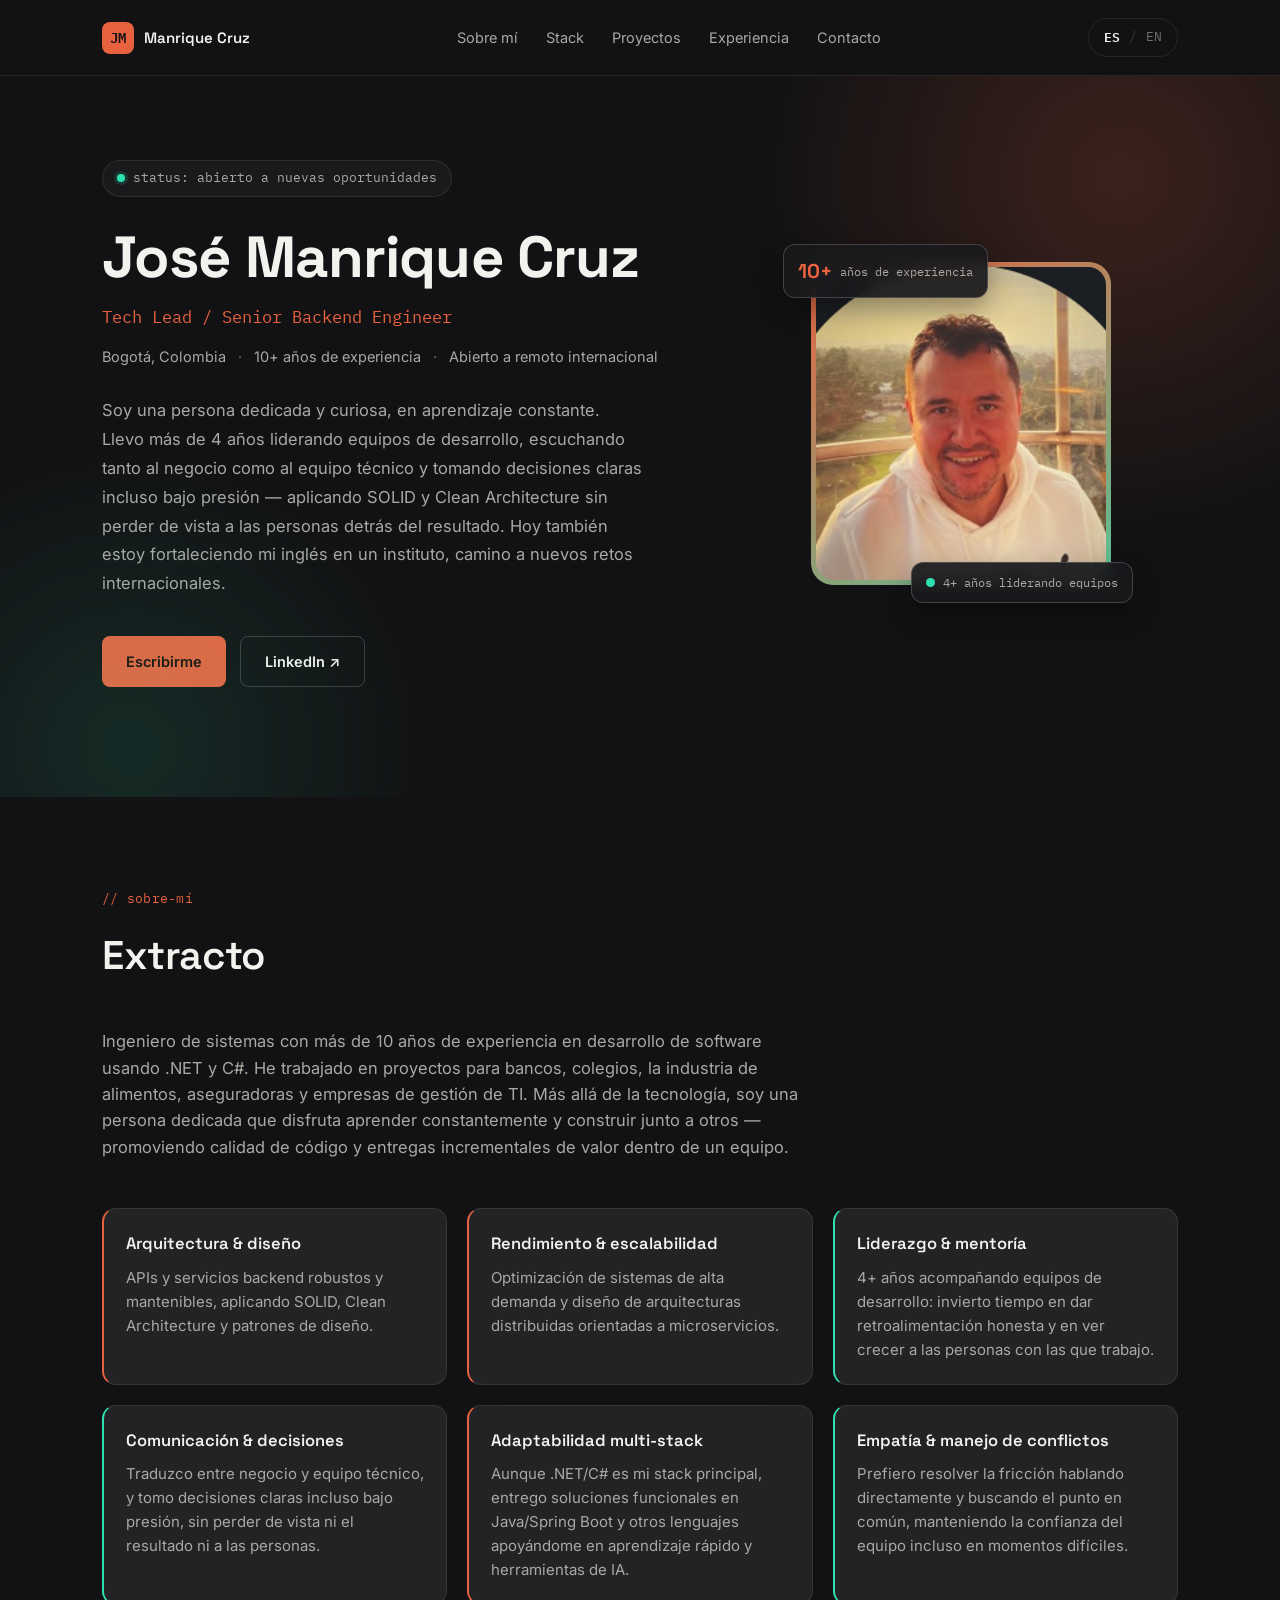
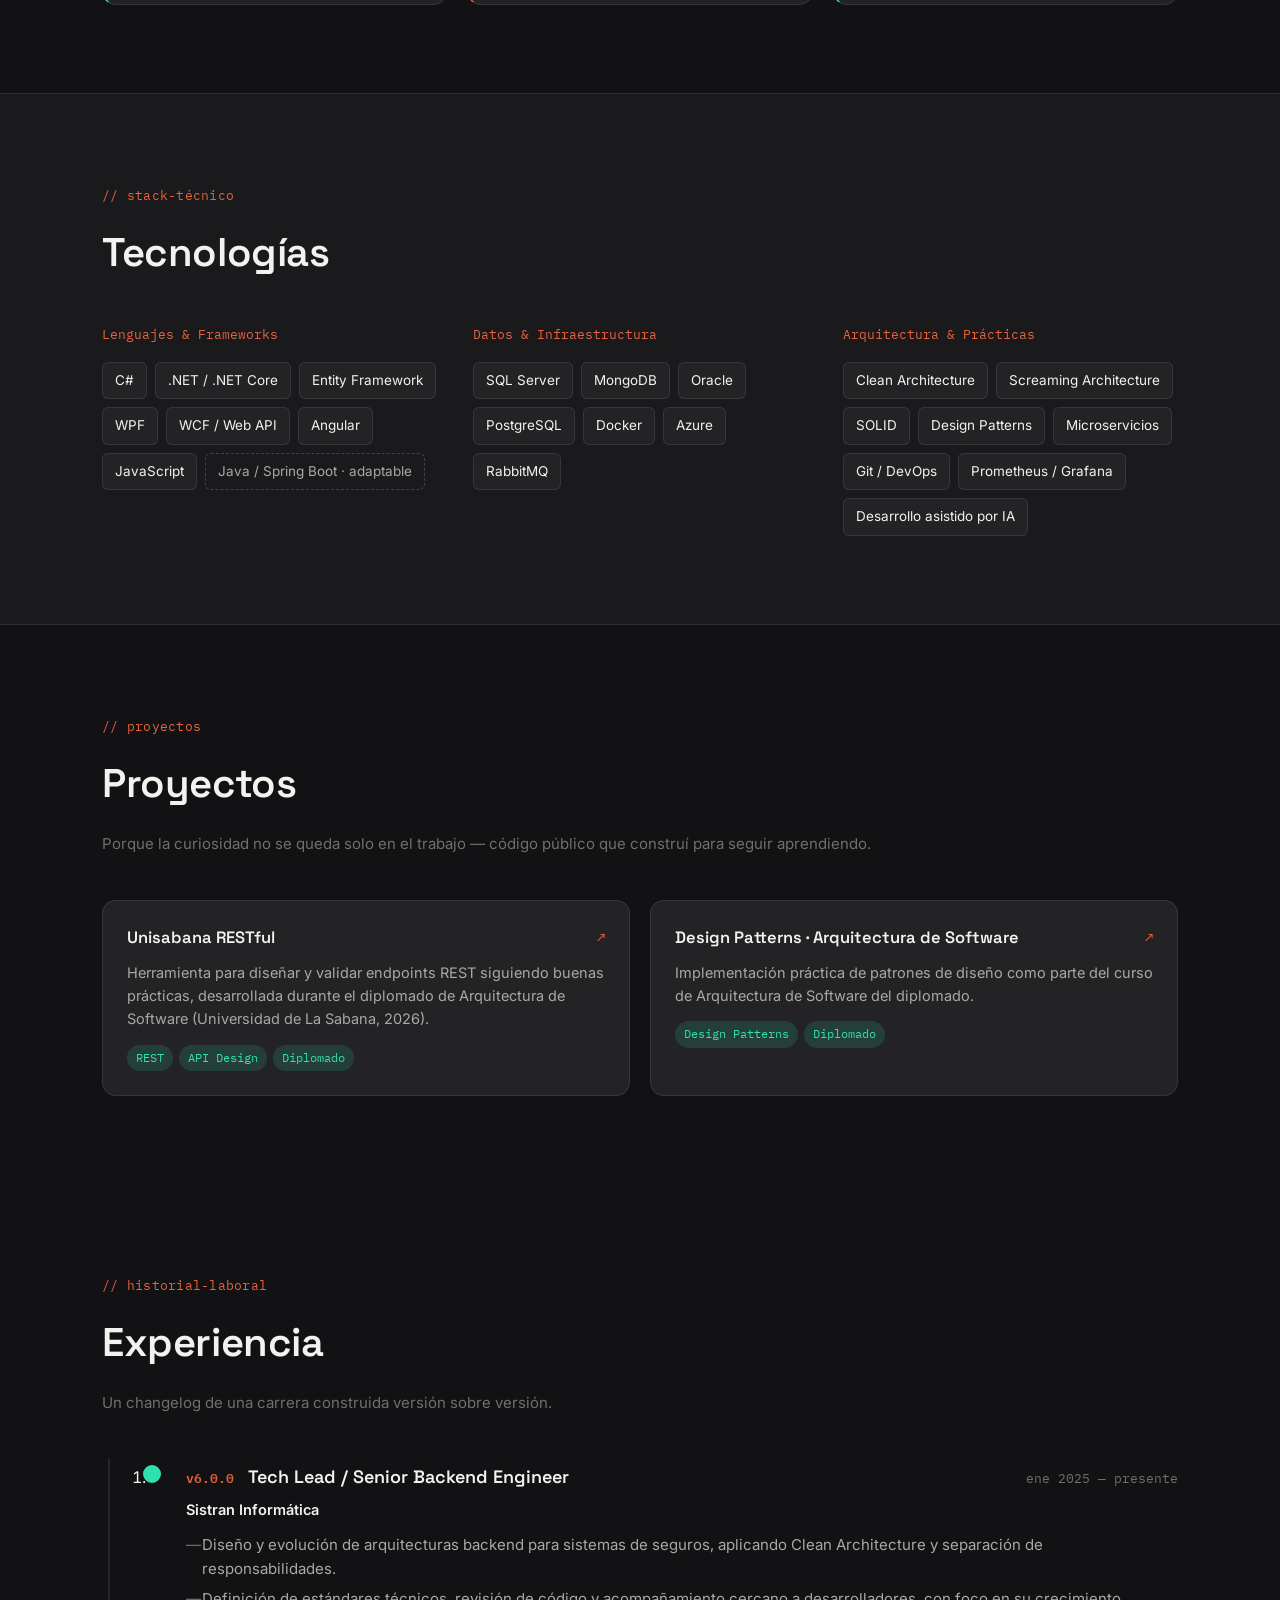
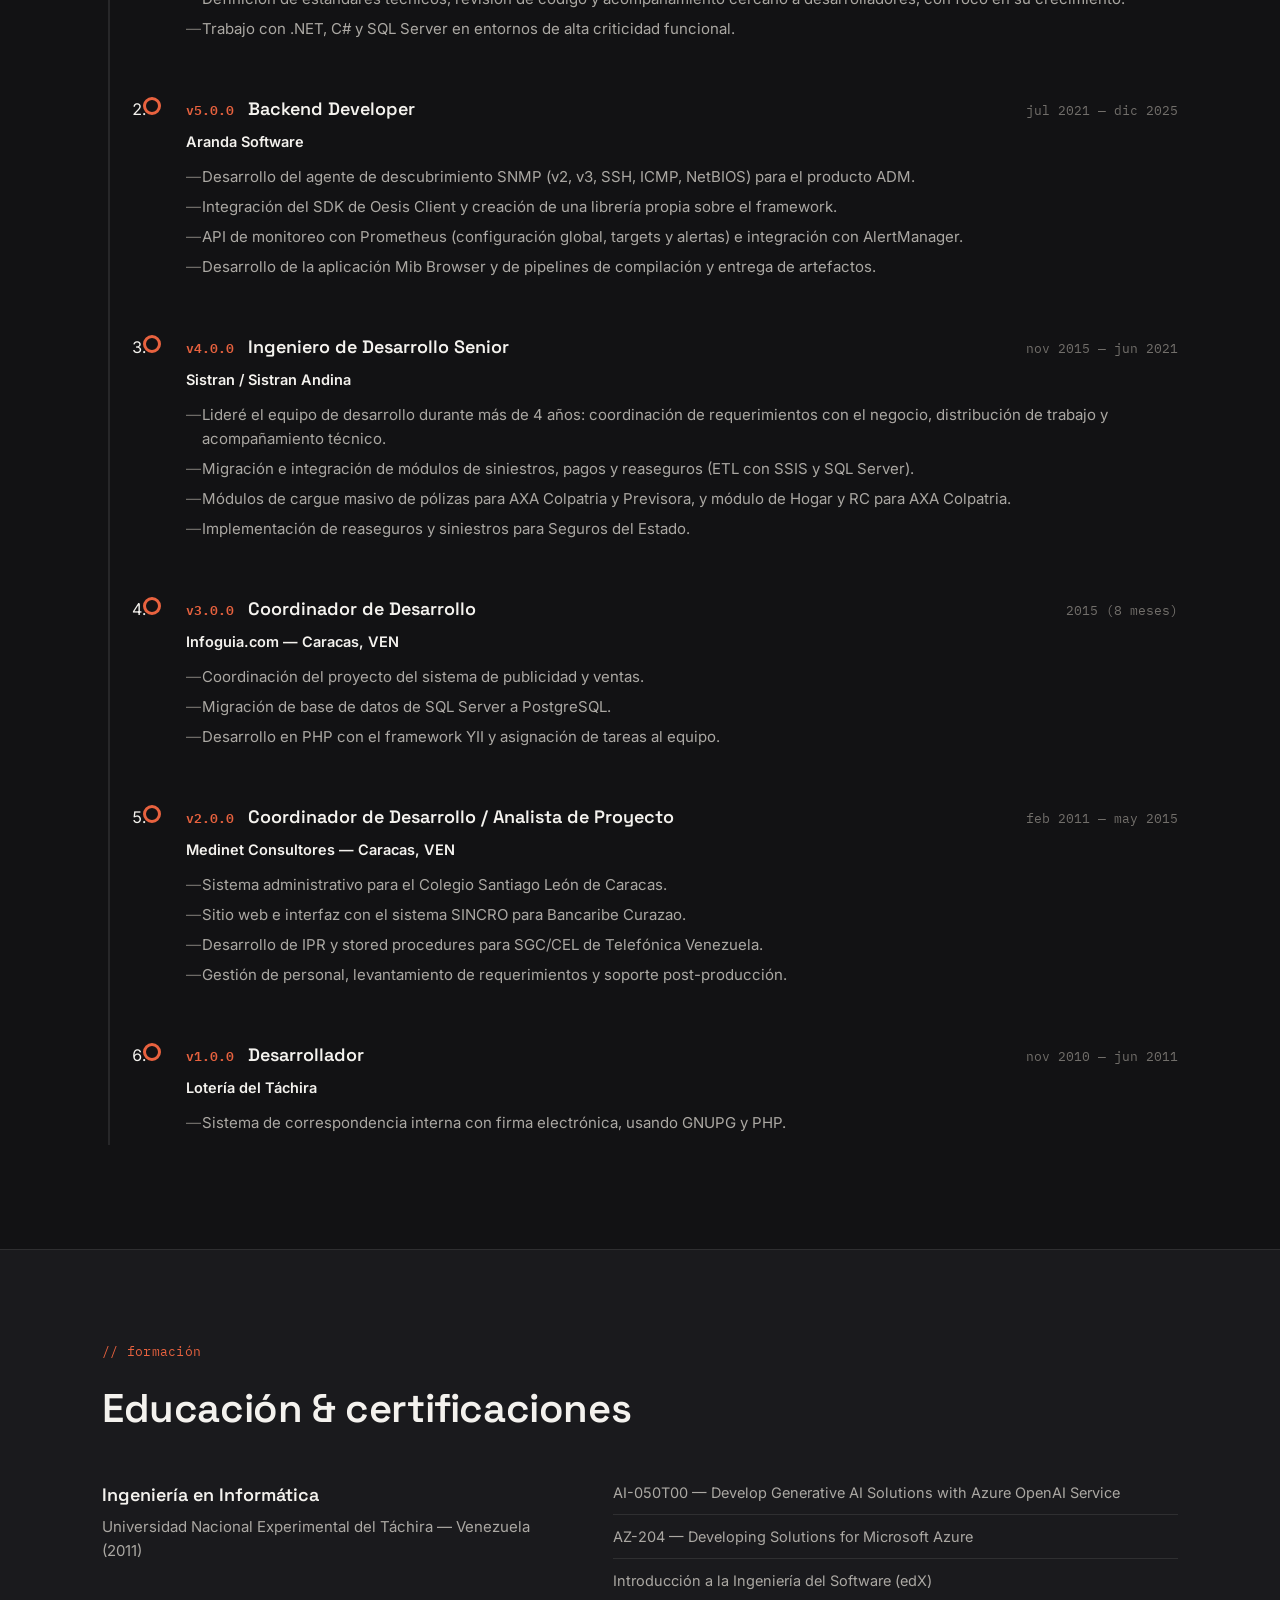
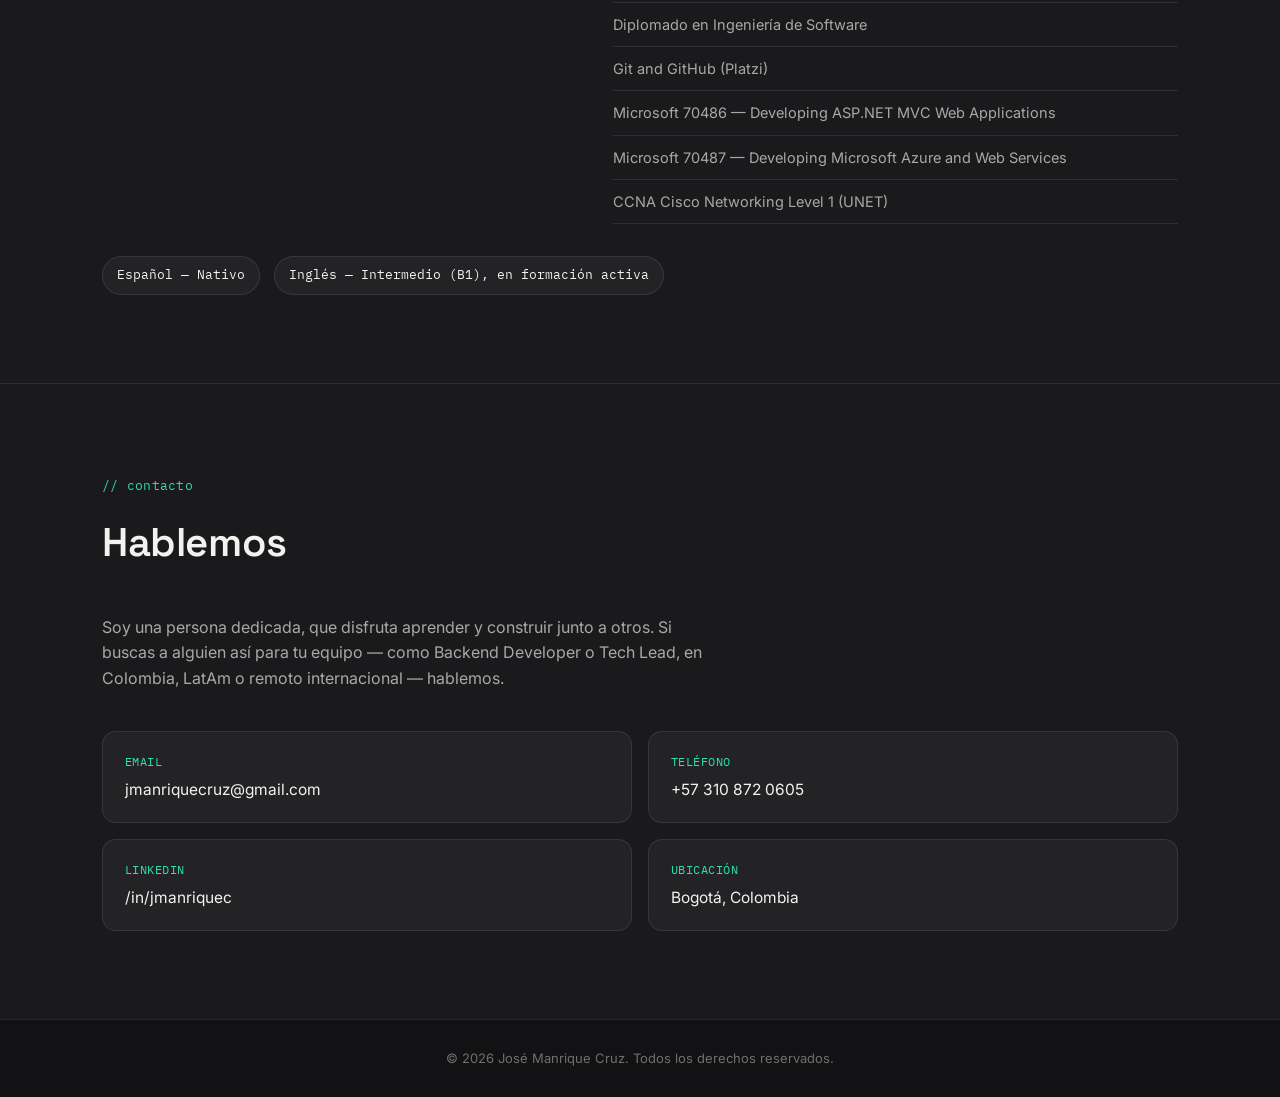
==== index.html @ e3a8c165 "Add files via upload feat: initial personal website setup" ====
<!DOCTYPE html>
<html lang="es">
<head>
<meta charset="UTF-8">
<meta name="viewport" content="width=device-width, initial-scale=1.0">
<title>José Manrique Cruz — Tech Lead / Senior Backend Engineer</title>
<meta name="description" content="José Manrique Cruz — Ingeniero de Sistemas, Tech Lead / Senior Backend Engineer especializado en .NET, C# y arquitecturas backend escalables.">
<link rel="preconnect" href="https://fonts.googleapis.com">
<link href="https://fonts.googleapis.com/css2?family=IBM+Plex+Mono:wght@400;500;600&family=Space+Grotesk:wght@500;600;700&family=Inter:wght@400;500;600;700&display=swap" rel="stylesheet">
<link rel="stylesheet" href="styles.css">
</head>
<body>

<!-- ============ NAV ============ -->
<header class="nav" id="nav">
  <div class="nav__inner">
    <a href="#top" class="nav__brand" aria-label="José Manrique Cruz">
      <span class="nav__brand-mark">JM</span>
      <span class="nav__brand-name">Manrique Cruz</span>
    </a>

    <nav class="nav__links" id="navLinks">
      <a href="#about" data-i18n="nav.about">Sobre mí</a>
      <a href="#stack" data-i18n="nav.stack">Stack</a>
      <a href="#projects" data-i18n="nav.projects">Proyectos</a>
      <a href="#experience" data-i18n="nav.experience">Experiencia</a>
      <a href="#contact" data-i18n="nav.contact">Contacto</a>
    </nav>

    <div class="nav__actions">
      <button class="lang-toggle" id="langToggle" type="button" aria-label="Cambiar idioma">
        <span class="lang-toggle__opt is-active" data-lang-opt="es">ES</span>
        <span class="lang-toggle__sep">/</span>
        <span class="lang-toggle__opt" data-lang-opt="en">EN</span>
      </button>
      <button class="nav__burger" id="navBurger" aria-label="Abrir menú" aria-expanded="false">
        <span></span><span></span><span></span>
      </button>
    </div>
  </div>
</header>

<main id="top">

  <!-- ============ HERO ============ -->
  <section class="hero" id="hero">
    <div class="hero__inner">
      <div class="hero__text">
        <p class="terminal">
          <span class="terminal__dot" aria-hidden="true"></span>
          <span data-i18n="hero.status">status: abierto a nuevas oportunidades</span>
        </p>

        <h1 class="hero__name">José Manrique Cruz</h1>
        <p class="hero__role" data-i18n="hero.role">Tech Lead / Senior Backend Engineer</p>

        <p class="hero__meta">
          <span data-i18n="hero.location">Bogotá, Colombia</span>
          <span class="hero__meta-sep">·</span>
          <span data-i18n="hero.exp">10+ años de experiencia</span>
          <span class="hero__meta-sep">·</span>
          <span data-i18n="hero.remote">Abierto a remoto internacional</span>
        </p>

        <p class="hero__pitch" data-i18n="hero.pitch">
          Soy una persona dedicada y curiosa, en aprendizaje constante. Llevo más de 4 años liderando
          equipos de desarrollo, escuchando tanto al negocio como al equipo técnico y tomando decisiones
          claras incluso bajo presión — aplicando SOLID y Clean Architecture sin perder de vista a las
          personas detrás del resultado. Hoy también estoy fortaleciendo mi inglés en un instituto,
          camino a nuevos retos internacionales.
        </p>

        <div class="hero__cta">
          <a class="btn btn--primary" href="mailto:jmanriquecruz@gmail.com" data-i18n="hero.ctaEmail">Escribirme</a>
          <a class="btn btn--ghost" href="https://www.linkedin.com/in/jmanriquec" target="_blank" rel="noopener">LinkedIn ↗</a>
        </div>
      </div>

      <div class="hero__photo-wrap">
        <div class="hero__photo-frame">
          <img class="hero__photo" src="photo.jpeg" alt="Foto de José Manrique Cruz">

          <div class="floatbadge floatbadge--top">
            <span class="floatbadge__value">10+</span>
            <span class="floatbadge__label" data-i18n="badge.years">años de experiencia</span>
          </div>

          <div class="floatbadge floatbadge--bottom">
            <span class="floatbadge__dot" aria-hidden="true"></span>
            <span class="floatbadge__label" data-i18n="badge.leading">4+ años liderando equipos</span>
          </div>
        </div>
      </div>
    </div>
  </section>

  <!-- ============ ABOUT / STRENGTHS ============ -->
  <section class="section" id="about">
    <div class="section__inner">
      <p class="eyebrow" data-i18n="about.eyebrow">// sobre-mí</p>
      <h2 class="section__title" data-i18n="about.title">Extracto</h2>
      <p class="about__text" data-i18n="about.text">
        Ingeniero de sistemas con más de 10 años de experiencia en desarrollo de software usando .NET
        y C#. He trabajado en proyectos para bancos, colegios, la industria de alimentos, aseguradoras
        y empresas de gestión de TI. Más allá de la tecnología, soy una persona dedicada que disfruta
        aprender constantemente y construir junto a otros — promoviendo calidad de código y entregas
        incrementales de valor dentro de un equipo.
      </p>

      <div class="strengths">
        <div class="strength">
          <p class="strength__title" data-i18n="about.s1t">Arquitectura &amp; diseño</p>
          <p class="strength__desc" data-i18n="about.s1d">APIs y servicios backend robustos y mantenibles, aplicando SOLID, Clean Architecture y patrones de diseño.</p>
        </div>
        <div class="strength">
          <p class="strength__title" data-i18n="about.s2t">Rendimiento &amp; escalabilidad</p>
          <p class="strength__desc" data-i18n="about.s2d">Optimización de sistemas de alta demanda y diseño de arquitecturas distribuidas orientadas a microservicios.</p>
        </div>
        <div class="strength strength--soft">
          <p class="strength__title" data-i18n="about.s3t">Liderazgo &amp; mentoría</p>
          <p class="strength__desc" data-i18n="about.s3d">4+ años acompañando equipos de desarrollo: invierto tiempo en dar retroalimentación honesta y en ver crecer a las personas con las que trabajo.</p>
        </div>
        <div class="strength strength--soft">
          <p class="strength__title" data-i18n="about.s4t">Comunicación &amp; decisiones</p>
          <p class="strength__desc" data-i18n="about.s4d">Traduzco entre negocio y equipo técnico, y tomo decisiones claras incluso bajo presión, sin perder de vista ni el resultado ni a las personas.</p>
        </div>
        <div class="strength">
          <p class="strength__title" data-i18n="about.s5t">Adaptabilidad multi-stack</p>
          <p class="strength__desc" data-i18n="about.s5d">Aunque .NET/C# es mi stack principal, entrego soluciones funcionales en Java/Spring Boot y otros lenguajes apoyándome en aprendizaje rápido y herramientas de IA.</p>
        </div>
        <div class="strength strength--soft">
          <p class="strength__title" data-i18n="about.s6t">Empatía &amp; manejo de conflictos</p>
          <p class="strength__desc" data-i18n="about.s6d">Prefiero resolver la fricción hablando directamente y buscando el punto en común, manteniendo la confianza del equipo incluso en momentos difíciles.</p>
        </div>
      </div>
    </div>
  </section>

  <!-- ============ STACK ============ -->
  <section class="section section--tint" id="stack">
    <div class="section__inner">
      <p class="eyebrow" data-i18n="stack.eyebrow">// stack-técnico</p>
      <h2 class="section__title" data-i18n="stack.title">Tecnologías</h2>

      <div class="stackgrid">
        <div class="stackgroup">
          <p class="stackgroup__title" data-i18n="stack.g1">Lenguajes &amp; Frameworks</p>
          <ul class="tags">
            <li>C#</li><li>.NET / .NET Core</li><li>Entity Framework</li><li>WPF</li>
            <li>WCF / Web API</li><li>Angular</li><li>JavaScript</li>
            <li class="tag--secondary" data-i18n="stack.java">Java / Spring Boot · adaptable</li>
          </ul>
        </div>
        <div class="stackgroup">
          <p class="stackgroup__title" data-i18n="stack.g2">Datos &amp; Infraestructura</p>
          <ul class="tags">
            <li>SQL Server</li><li>MongoDB</li><li>Oracle</li><li>PostgreSQL</li>
            <li>Docker</li><li>Azure</li><li>RabbitMQ</li>
          </ul>
        </div>
        <div class="stackgroup">
          <p class="stackgroup__title" data-i18n="stack.g3">Arquitectura &amp; Prácticas</p>
          <ul class="tags">
            <li>Clean Architecture</li><li>Screaming Architecture</li><li>SOLID</li><li>Design Patterns</li>
            <li>Microservicios</li><li>Git / DevOps</li><li>Prometheus / Grafana</li>
            <li data-i18n="stack.ai">Desarrollo asistido por IA</li>
          </ul>
        </div>
      </div>
    </div>
  </section>

  <!-- ============ PROJECTS ============ -->
  <section class="section" id="projects">
    <div class="section__inner">
      <p class="eyebrow" data-i18n="projects.eyebrow">// proyectos</p>
      <h2 class="section__title" data-i18n="projects.title">Proyectos</h2>
      <p class="exp__subtitle" data-i18n="projects.subtitle">Porque la curiosidad no se queda solo en el trabajo — código público que construí para seguir aprendiendo.</p>

      <div class="projects" id="projects-grid"></div>
    </div>
  </section>

  <!-- ============ EXPERIENCE (changelog style) ============ -->
  <section class="section" id="experience">
    <div class="section__inner">
      <p class="eyebrow" data-i18n="exp.eyebrow">// historial-laboral</p>
      <h2 class="section__title" data-i18n="exp.title">Experiencia</h2>
      <p class="exp__subtitle" data-i18n="exp.subtitle">Un changelog de una carrera construida versión sobre versión.</p>

      <ol class="changelog" id="changelog">
        <!-- items injected by content.js for i18n consistency, see role list below (fallback static ES markup) -->
      </ol>
    </div>
  </section>

  <!-- ============ EDUCATION / CERTS ============ -->
  <section class="section section--tint" id="education">
    <div class="section__inner">
      <p class="eyebrow" data-i18n="edu.eyebrow">// formación</p>
      <h2 class="section__title" data-i18n="edu.title">Educación &amp; certificaciones</h2>

      <div class="edugrid">
        <div class="edu">
          <p class="edu__degree" data-i18n="edu.degree">Ingeniería en Informática</p>
          <p class="edu__school">Universidad Nacional Experimental del Táchira — Venezuela (2011)</p>
        </div>

        <ul class="certs">
          <li>AI-050T00 — Develop Generative AI Solutions with Azure OpenAI Service</li>
          <li>AZ-204 — Developing Solutions for Microsoft Azure</li>
          <li data-i18n="edu.c3">Introducción a la Ingeniería del Software (edX)</li>
          <li data-i18n="edu.c4">Diplomado en Ingeniería de Software</li>
          <li>Git and GitHub (Platzi)</li>
          <li>Microsoft 70486 — Developing ASP.NET MVC Web Applications</li>
          <li>Microsoft 70487 — Developing Microsoft Azure and Web Services</li>
          <li data-i18n="edu.c8">CCNA Cisco Networking Level 1 (UNET)</li>
        </ul>
      </div>

      <div class="langs">
        <span class="langs__item" data-i18n="edu.langEs">Español — Nativo</span>
        <span class="langs__item" data-i18n="edu.langEn">Inglés — Intermedio (B1), en formación activa</span>
      </div>
    </div>
  </section>

  <!-- ============ CONTACT ============ -->
  <section class="section contact" id="contact">
    <div class="section__inner contact__inner">
      <p class="eyebrow" data-i18n="contact.eyebrow">// contacto</p>
      <h2 class="section__title" data-i18n="contact.title">Hablemos</h2>
      <p class="contact__text" data-i18n="contact.text">
        Soy una persona dedicada, que disfruta aprender y construir junto a otros. Si buscas a alguien
        así para tu equipo — como Backend Developer o Tech Lead, en Colombia, LatAm o remoto
        internacional — hablemos.
      </p>

      <div class="contact__grid">
        <a class="contact__card" href="mailto:jmanriquecruz@gmail.com">
          <span class="contact__label" data-i18n="contact.email">Email</span>
          <span class="contact__value">jmanriquecruz@gmail.com</span>
        </a>
        <a class="contact__card" href="tel:+573108720605">
          <span class="contact__label" data-i18n="contact.phone">Teléfono</span>
          <span class="contact__value">+57 310 872 0605</span>
        </a>
        <a class="contact__card" href="https://www.linkedin.com/in/jmanriquec" target="_blank" rel="noopener">
          <span class="contact__label">LinkedIn</span>
          <span class="contact__value">/in/jmanriquec</span>
        </a>
        <div class="contact__card contact__card--static">
          <span class="contact__label" data-i18n="contact.location">Ubicación</span>
          <span class="contact__value">Bogotá, Colombia</span>
        </div>
      </div>
    </div>
  </section>

</main>

<footer class="footer">
  <p>&copy; <span id="year"></span> José Manrique Cruz. <span data-i18n="footer.rights">Todos los derechos reservados.</span></p>
</footer>

<script src="i18n.js"></script>
<script src="content.js"></script>
<script src="app.js"></script>
</body>
</html>
---- styles.css ----
/* ==========================================================================
   DESIGN TOKENS
   ------------------------------------------------------------------------
   Tema oscuro continuo (sin bandas claras/oscuras alternadas). Coral como
   acento principal, turquesa reservado como firma puntual (status, dot,
   un detalle por sección como máximo).
   ========================================================================== */
:root {
  /* surfaces */
  --bg-0: #121214;   /* base de página */
  --bg-1: #1A1A1D;   /* paneles / bandas sutiles */
  --bg-2: #232326;   /* tarjetas */
  --bg-3: #2C2C30;   /* hover / elevado */

  /* borders */
  --line: rgba(255,255,255,0.09);
  --line-strong: rgba(255,255,255,0.18);

  /* text */
  --ink: #F4F2EE;
  --ink-dim: #ABA8A3;
  --ink-faint: #726F6B;

  /* accent */
  --coral: #E8623F;
  --coral-soft: rgba(232,98,63,0.14);
  --coral-line: rgba(232,98,63,0.35);
  --teal: #2FE0B0;
  --teal-soft: rgba(47,224,176,0.14);

  /* type */
  --font-display: 'Space Grotesk', 'IBM Plex Sans', sans-serif;
  --font-body: 'Inter', 'IBM Plex Sans', sans-serif;
  --font-mono: 'IBM Plex Mono', ui-monospace, monospace;

  /* layout */
  --maxw: 1140px;
  --radius: 14px;
  --radius-sm: 8px;
  --nav-h: 76px;
}

/* ==========================================================================
   RESET
   ========================================================================== */
* { box-sizing: border-box; }
html { scroll-behavior: smooth; }
body {
  margin: 0;
  background: var(--bg-0);
  color: var(--ink);
  font-family: var(--font-body);
  font-size: 16px;
  line-height: 1.6;
  -webkit-font-smoothing: antialiased;
}
img { max-width: 100%; display: block; }
a { color: inherit; text-decoration: none; }
ul { list-style: none; margin: 0; padding: 0; }
h1, h2, h3, p { margin: 0; }
button { font: inherit; background: none; border: none; cursor: pointer; }

:focus-visible { outline: 2px solid var(--teal); outline-offset: 3px; }

@media (prefers-reduced-motion: reduce) {
  html { scroll-behavior: auto; }
  * { animation-duration: 0.01ms !important; transition-duration: 0.01ms !important; }
}

/* ==========================================================================
   LAYOUT HELPERS
   ========================================================================== */
.section__inner, .nav__inner { max-width: var(--maxw); margin: 0 auto; padding: 0 32px; }
.section { padding: 88px 0; position: relative; }
.section--tint { background: var(--bg-1); border-top: 1px solid var(--line); border-bottom: 1px solid var(--line); }

.eyebrow {
  display: inline-flex;
  align-items: center;
  gap: 8px;
  font-family: var(--font-mono);
  font-size: 13px;
  color: var(--coral);
  letter-spacing: 0.02em;
  margin-bottom: 14px;
}
.section__title {
  font-family: var(--font-display);
  font-weight: 600;
  font-size: clamp(28px, 3.4vw, 40px);
  letter-spacing: -0.01em;
  color: var(--ink);
  margin-bottom: 40px;
}

/* ==========================================================================
   NAV
   ========================================================================== */
.nav {
  position: sticky;
  top: 0;
  z-index: 50;
  height: var(--nav-h);
  background: rgba(18, 18, 20, 0.78);
  backdrop-filter: blur(14px);
  border-bottom: 1px solid var(--line);
}
.nav__inner { height: 100%; display: flex; align-items: center; justify-content: space-between; gap: 24px; }
.nav__brand { display: flex; align-items: center; gap: 10px; }
.nav__brand-mark {
  font-family: var(--font-mono);
  font-weight: 600;
  font-size: 14px;
  color: var(--bg-0);
  background: var(--coral);
  width: 32px; height: 32px;
  border-radius: 8px;
  display: grid; place-items: center;
}
.nav__brand-name { font-family: var(--font-display); font-weight: 600; font-size: 15px; color: var(--ink); }
.nav__links { display: flex; gap: 28px; font-size: 14.5px; color: var(--ink-dim); }
.nav__links a { transition: color .15s ease; }
.nav__links a:hover { color: var(--ink); }

.nav__actions { display: flex; align-items: center; gap: 16px; }
.lang-toggle {
  display: flex; align-items: center; gap: 6px;
  font-family: var(--font-mono); font-size: 13px; color: var(--ink-dim);
  border: 1px solid var(--line); border-radius: 999px; padding: 6px 12px;
}
.lang-toggle__opt { padding: 2px 3px; color: var(--ink-faint); transition: color .15s ease; }
.lang-toggle__opt.is-active { color: var(--ink); font-weight: 600; }
.lang-toggle__sep { color: var(--line-strong); }

.nav__burger { display: none; flex-direction: column; gap: 4px; width: 24px; }
.nav__burger span { height: 2px; background: var(--ink); border-radius: 2px; }

/* ==========================================================================
   BUTTONS
   ========================================================================== */
.btn {
  display: inline-flex; align-items: center; justify-content: center;
  padding: 13px 24px; border-radius: var(--radius-sm);
  font-size: 14.5px; font-weight: 600;
  transition: transform .15s ease, background .15s ease, border-color .15s ease;
}
.btn--primary { background: var(--coral); color: #1A0D08; }
.btn--primary:hover { background: #F0764F; transform: translateY(-1px); }
.btn--ghost { border: 1px solid var(--line-strong); color: var(--ink); }
.btn--ghost:hover { border-color: var(--ink); transform: translateY(-1px); }

/* ==========================================================================
   HERO
   ========================================================================== */
.hero { position: relative; overflow: hidden; }
.hero::before {
  content: "";
  position: absolute;
  top: -280px; right: -220px;
  width: 760px; height: 760px;
  background: radial-gradient(circle, rgba(232,98,63,0.20) 0%, rgba(232,98,63,0) 68%);
  filter: blur(10px);
  pointer-events: none;
}
.hero::after {
  content: "";
  position: absolute;
  bottom: -260px; left: -180px;
  width: 620px; height: 620px;
  background: radial-gradient(circle, rgba(47,224,176,0.12) 0%, rgba(47,224,176,0) 70%);
  filter: blur(10px);
  pointer-events: none;
}
.hero__inner {
  position: relative;
  max-width: var(--maxw);
  margin: 0 auto;
  padding: 84px 32px 110px;
  display: grid;
  grid-template-columns: 1.15fr 0.85fr;
  gap: 56px;
  align-items: center;
}

.terminal {
  display: inline-flex; align-items: center; gap: 8px;
  font-family: var(--font-mono); font-size: 13px; color: var(--ink-dim);
  background: var(--bg-1); border: 1px solid var(--line);
  padding: 7px 14px; border-radius: 999px; margin-bottom: 30px;
}
.terminal__dot {
  width: 8px; height: 8px; border-radius: 50%;
  background: var(--teal);
  box-shadow: 0 0 0 3px var(--teal-soft);
}

.hero__name {
  font-family: var(--font-display);
  font-weight: 700;
  font-size: clamp(38px, 4.8vw, 58px);
  line-height: 1.05;
  letter-spacing: -0.015em;
  color: var(--ink);
}
.hero__role {
  font-family: var(--font-mono);
  font-size: 17px;
  color: var(--coral);
  margin-top: 16px;
}
.hero__meta { margin-top: 14px; color: var(--ink-dim); font-size: 14.5px; }
.hero__meta-sep { margin: 0 8px; color: var(--ink-faint); }

.hero__pitch { margin-top: 28px; max-width: 54ch; color: var(--ink-dim); font-size: 16.5px; line-height: 1.75; }

.hero__cta { display: flex; gap: 14px; margin-top: 38px; }

.hero__photo-wrap { position: relative; justify-self: center; }
.hero__photo-frame {
  position: relative;
  width: 300px;
  border-radius: 22px;
  padding: 5px;
  background: linear-gradient(150deg, var(--coral), var(--teal) 130%);
}
.hero__photo {
  width: 100%;
  aspect-ratio: 1 / 1.08;
  object-fit: cover;
  object-position: center 22%;
  border-radius: 18px;
  display: block;
}

.floatbadge {
  position: absolute;
  display: flex;
  align-items: center;
  gap: 8px;
  background: rgba(26,26,29,0.92);
  border: 1px solid var(--line-strong);
  backdrop-filter: blur(8px);
  border-radius: 12px;
  padding: 10px 14px;
  box-shadow: 0 12px 28px rgba(0,0,0,0.35);
  white-space: nowrap;
}
.floatbadge--top { top: -18px; left: -28px; }
.floatbadge--bottom { bottom: -18px; right: -22px; }
.floatbadge__value { font-family: var(--font-display); font-weight: 700; font-size: 20px; color: var(--coral); }
.floatbadge__dot { width: 9px; height: 9px; border-radius: 50%; background: var(--teal); flex-shrink: 0; }
.floatbadge__label { font-family: var(--font-mono); font-size: 12px; color: var(--ink-dim); }

/* ==========================================================================
   ABOUT
   ========================================================================== */
.about__text { max-width: 70ch; color: var(--ink-dim); font-size: 16.5px; margin-bottom: 48px; }
.strengths { display: grid; grid-template-columns: repeat(auto-fit, minmax(280px, 1fr)); gap: 20px; }
.strength {
  padding: 22px;
  background: var(--bg-2);
  border: 1px solid var(--line);
  border-radius: var(--radius);
  border-left: 2px solid var(--coral);
}
.strength__title { font-family: var(--font-display); font-weight: 600; font-size: 16.5px; color: var(--ink); margin-bottom: 8px; }
.strength__desc { color: var(--ink-dim); font-size: 15px; }
.strength--soft { border-left-color: var(--teal); }

/* ==========================================================================
   STACK
   ========================================================================== */
.stackgrid { display: grid; grid-template-columns: repeat(3, 1fr); gap: 36px; }
.stackgroup__title { font-family: var(--font-mono); font-size: 13px; color: var(--coral); margin-bottom: 16px; }
.tags { display: flex; flex-wrap: wrap; gap: 8px; }
.tags li {
  font-size: 13.5px; color: var(--ink);
  background: var(--bg-2); border: 1px solid var(--line);
  padding: 7px 12px; border-radius: 6px;
}
.tags li.tag--secondary { background: transparent; border-style: dashed; border-color: var(--line-strong); color: var(--ink-dim); }

/* ==========================================================================
   PROJECTS
   ========================================================================== */
.projects { display: grid; grid-template-columns: repeat(auto-fit, minmax(300px, 1fr)); gap: 20px; }
.project {
  display: block; padding: 24px;
  border: 1px solid var(--line); border-radius: var(--radius);
  background: var(--bg-2);
  transition: border-color .15s ease, transform .15s ease, background .15s ease;
}
a.project:hover { border-color: var(--coral-line); background: var(--bg-3); transform: translateY(-2px); }
.project__head { display: flex; align-items: center; justify-content: space-between; gap: 12px; margin-bottom: 10px; }
.project__name { font-family: var(--font-display); font-weight: 600; font-size: 16.5px; color: var(--ink); }
.project__arrow { font-family: var(--font-mono); color: var(--coral); font-size: 14px; }
.project__desc { color: var(--ink-dim); font-size: 14.5px; margin-bottom: 14px; }
.project__tags { display: flex; flex-wrap: wrap; gap: 6px; }
.project__tags span {
  font-family: var(--font-mono); font-size: 11.5px; color: var(--teal);
  background: var(--teal-soft); padding: 4px 9px; border-radius: 999px;
}

/* ==========================================================================
   EXPERIENCE — changelog
   ========================================================================== */
.exp__subtitle { color: var(--ink-faint); font-size: 15px; margin-top: -24px; margin-bottom: 44px; }

.changelog { position: relative; border-left: 2px solid var(--line); margin-left: 6px; }
.changelog__item { position: relative; padding: 4px 0 44px 36px; }
.changelog__item:last-child { padding-bottom: 4px; }
.changelog__item::before {
  content: ""; position: absolute; left: -7px; top: 6px;
  width: 12px; height: 12px; border-radius: 50%;
  background: var(--bg-0); border: 3px solid var(--coral);
}
.changelog__item.is-current::before { background: var(--teal); border-color: var(--teal); }

.changelog__head { display: flex; flex-wrap: wrap; align-items: baseline; gap: 10px 14px; margin-bottom: 6px; }
.changelog__version { font-family: var(--font-mono); font-size: 13px; font-weight: 600; color: var(--coral); }
.changelog__role { font-family: var(--font-display); font-weight: 600; font-size: 18px; color: var(--ink); }
.changelog__dates { font-family: var(--font-mono); font-size: 12.5px; color: var(--ink-faint); margin-left: auto; }
.changelog__company { color: var(--ink-dim); font-size: 14.5px; margin-bottom: 12px; }
.changelog__company b { color: var(--ink); font-weight: 600; }
.changelog__list { color: var(--ink-dim); font-size: 15px; }
.changelog__list li { position: relative; padding-left: 16px; margin-bottom: 6px; }
.changelog__list li::before { content: "—"; position: absolute; left: 0; color: var(--ink-faint); }

/* ==========================================================================
   EDUCATION
   ========================================================================== */
.edugrid { display: grid; grid-template-columns: 0.9fr 1.1fr; gap: 48px; margin-bottom: 32px; }
.edu__degree { font-family: var(--font-display); font-weight: 600; font-size: 18px; color: var(--ink); margin-bottom: 6px; }
.edu__school { color: var(--ink-dim); font-size: 15px; }
.certs li { font-size: 14.5px; color: var(--ink-dim); padding: 10px 0; border-bottom: 1px solid var(--line); }
.certs li:first-child { padding-top: 0; }

.langs { display: flex; gap: 14px; }
.langs__item {
  font-family: var(--font-mono); font-size: 13px; color: var(--ink);
  background: var(--bg-2); border: 1px solid var(--line);
  padding: 8px 14px; border-radius: 999px;
}

/* ==========================================================================
   CONTACT
   ========================================================================== */
.contact { background: var(--bg-1); }
.contact .eyebrow { color: var(--teal); }
.contact__text { color: var(--ink-dim); max-width: 60ch; margin-bottom: 40px; font-size: 16px; }

.contact__grid { display: grid; grid-template-columns: repeat(2, 1fr); gap: 16px; }
.contact__card {
  display: flex; flex-direction: column; gap: 6px;
  padding: 20px 22px; border: 1px solid var(--line); border-radius: var(--radius);
  background: var(--bg-2);
  transition: border-color .15s ease, transform .15s ease;
}
a.contact__card:hover { border-color: var(--coral-line); transform: translateY(-2px); }
.contact__label { font-family: var(--font-mono); font-size: 12px; color: var(--teal); text-transform: uppercase; letter-spacing: 0.04em; }
.contact__value { font-size: 15.5px; color: var(--ink); }

/* ==========================================================================
   FOOTER
   ========================================================================== */
.footer { padding: 28px 32px; text-align: center; font-size: 13px; color: var(--ink-faint); border-top: 1px solid var(--line); }

/* ==========================================================================
   RESPONSIVE
   ========================================================================== */
@media (max-width: 860px) {
  .hero__inner { grid-template-columns: 1fr; text-align: center; }
  .hero__pitch { margin-left: auto; margin-right: auto; }
  .hero__cta { justify-content: center; }
  .hero__photo-wrap { order: -1; margin: 0 auto 44px; }
  .hero__photo-frame { width: 240px; }
  .floatbadge--top { left: -10px; }
  .floatbadge--bottom { right: -10px; }

  .stackgrid { grid-template-columns: 1fr; gap: 28px; }
  .edugrid { grid-template-columns: 1fr; }
  .contact__grid { grid-template-columns: 1fr; }
}

@media (max-width: 720px) {
  .nav__links {
    display: none;
    position: absolute; top: var(--nav-h); left: 0; right: 0;
    background: var(--bg-0); border-bottom: 1px solid var(--line);
    flex-direction: column; gap: 0; padding: 8px 32px 16px;
  }
  .nav__links a { padding: 12px 0; border-bottom: 1px solid var(--line); }
  .nav__links a:last-child { border-bottom: none; }
  .nav__links.is-open { display: flex; }
  .nav__burger { display: flex; }
  .section { padding: 64px 0; }
  .changelog__dates { margin-left: 0; }
  .floatbadge { padding: 8px 11px; }
  .floatbadge__value { font-size: 17px; }
}
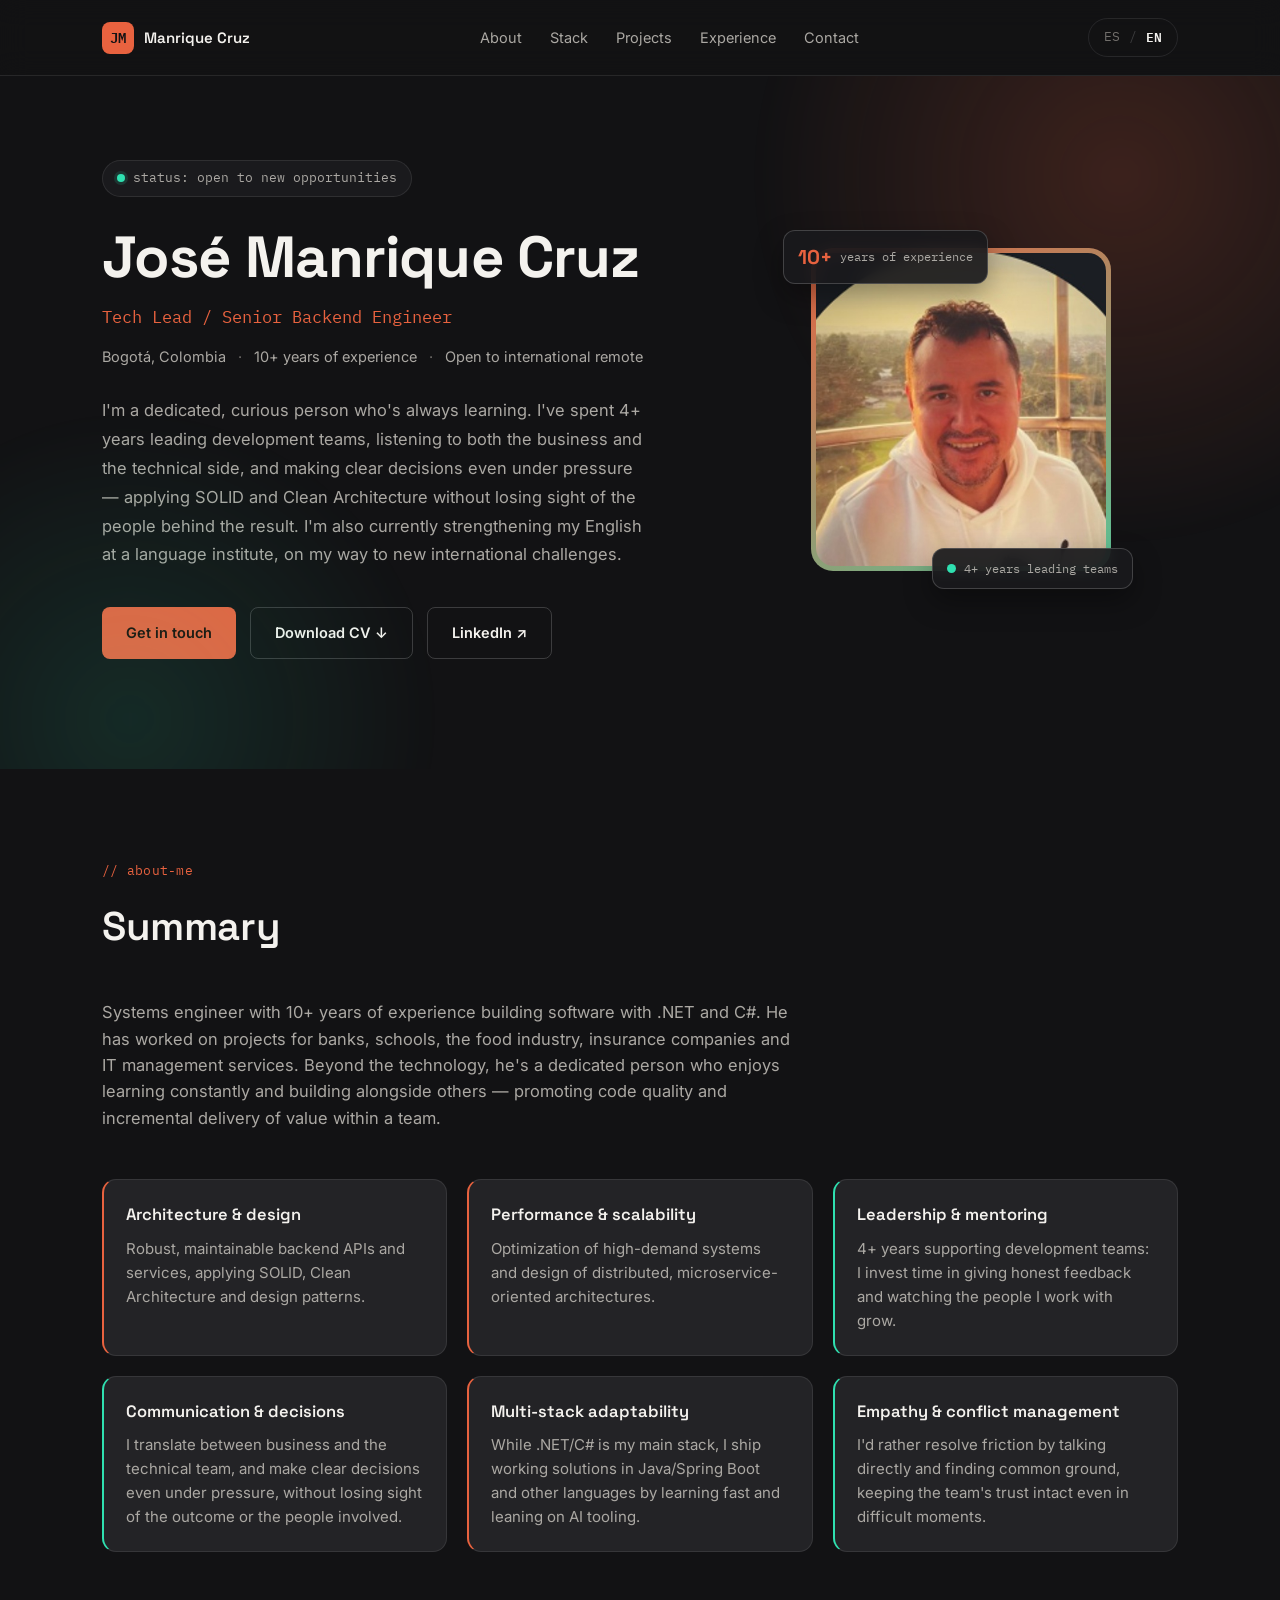
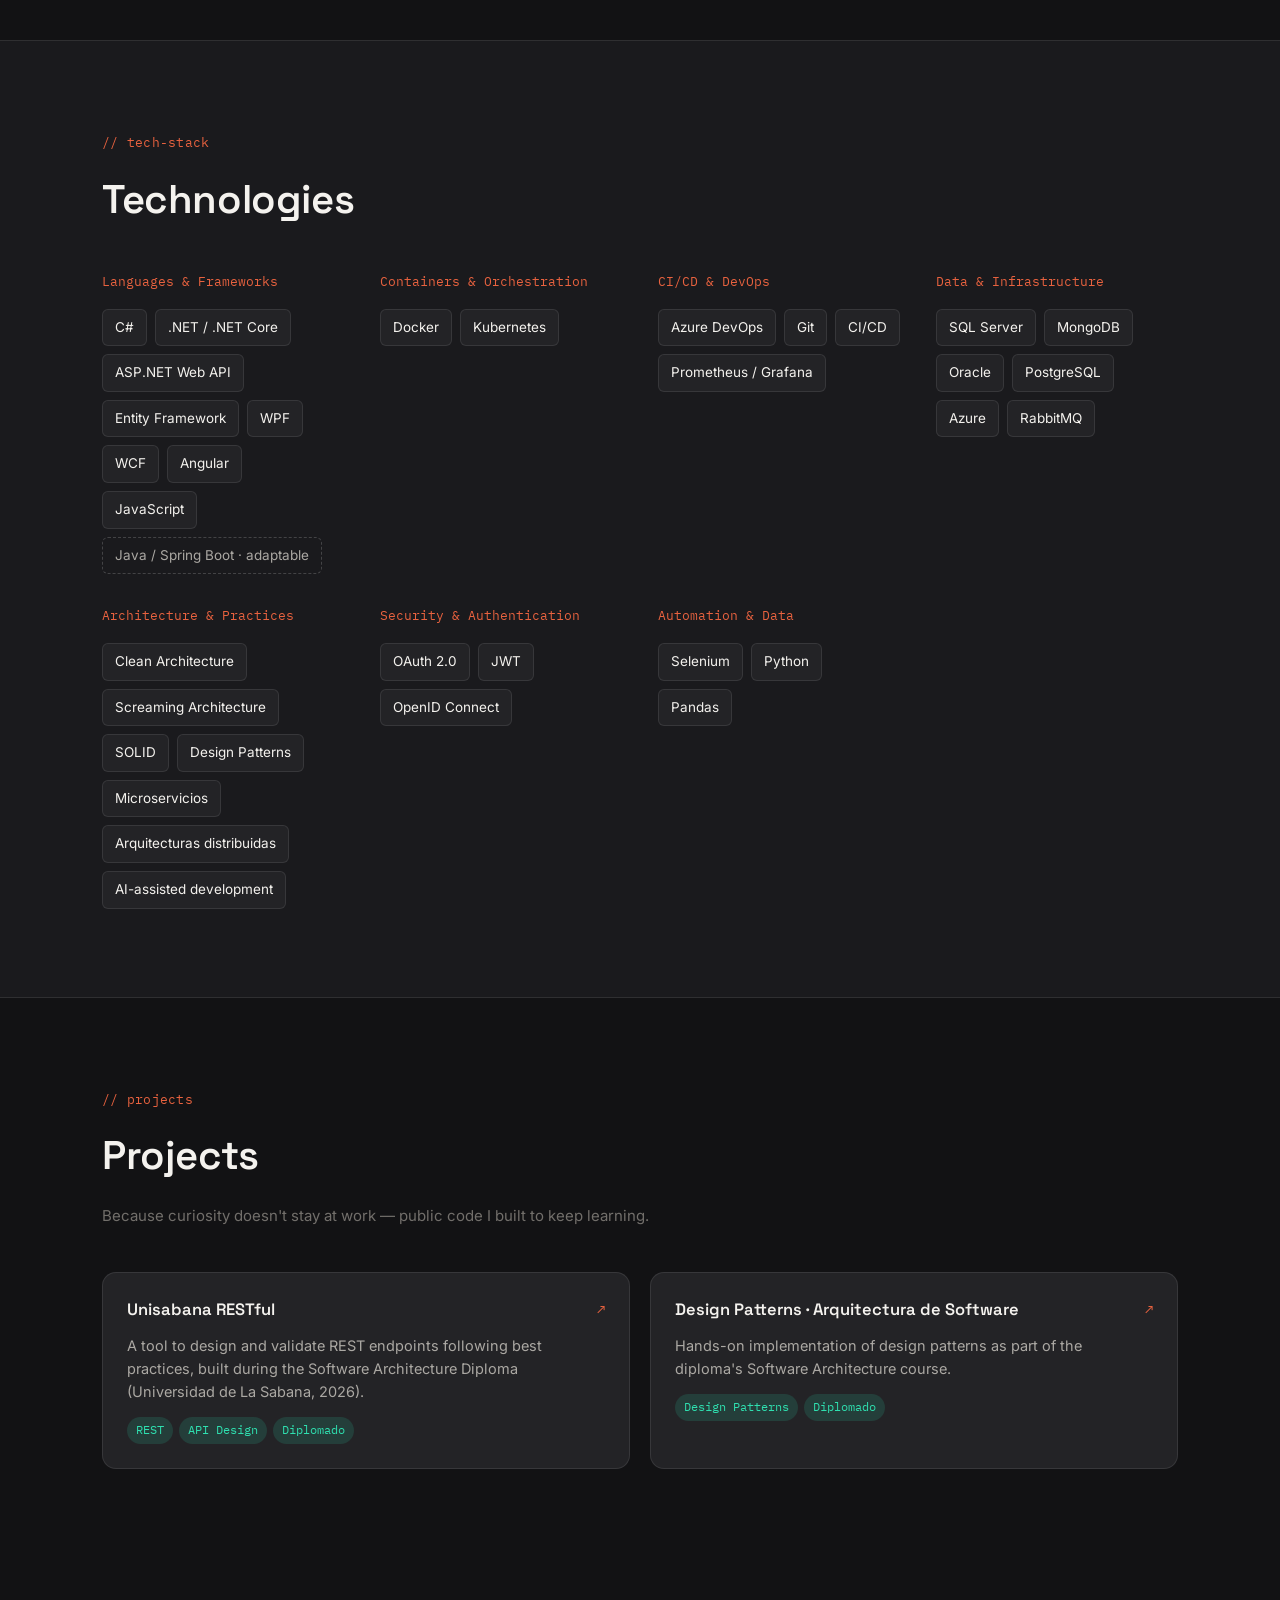
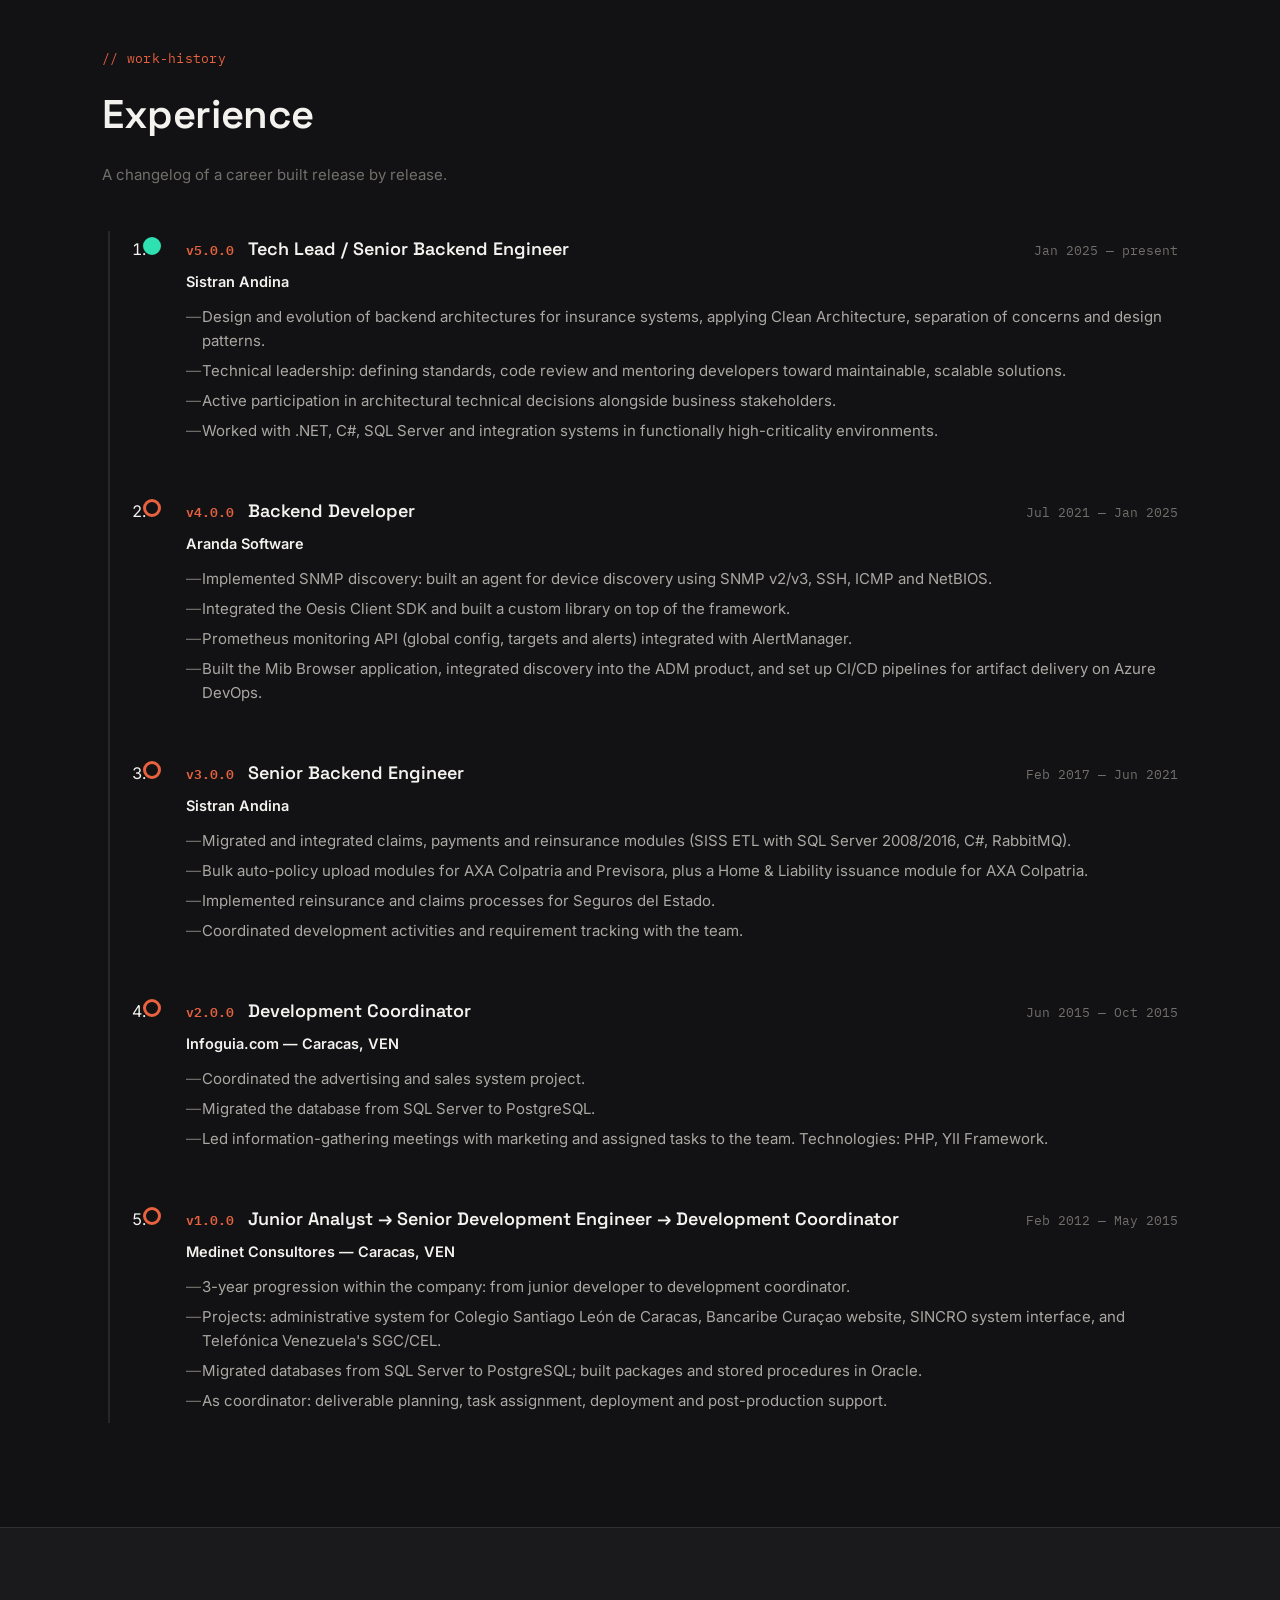
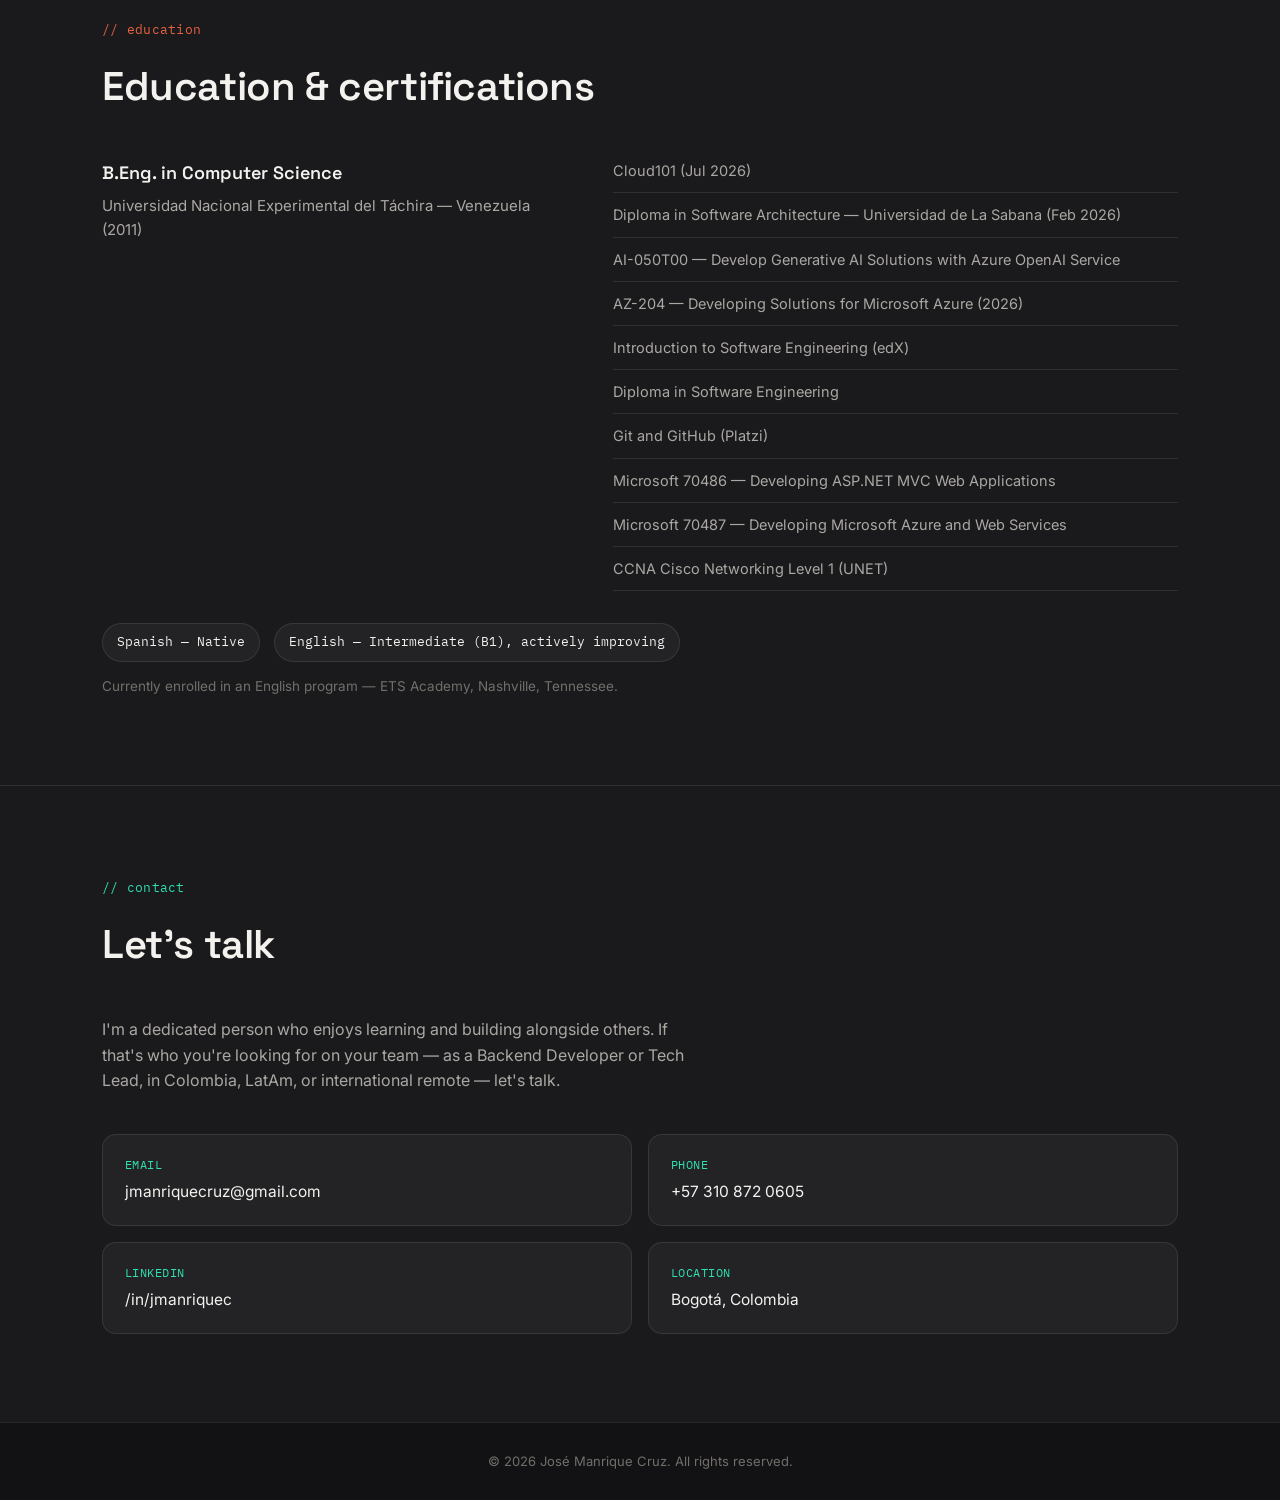
==== commit bbd9aa79: "Feat: Update personal information and CV" ====
--- a/index.html
+++ b/index.html
@@ -11,6 +11,8 @@
 </head>
 <body>
 
+<div class="scroll-progress" id="scrollProgress" aria-hidden="true"></div>
+
 <!-- ============ NAV ============ -->
 <header class="nav" id="nav">
   <div class="nav__inner">
@@ -72,6 +74,7 @@
 
         <div class="hero__cta">
           <a class="btn btn--primary" href="mailto:jmanriquecruz@gmail.com" data-i18n="hero.ctaEmail">Escribirme</a>
+          <a class="btn btn--ghost" id="cvDownload" href="cv/Jose_ManriqueCruz_CV_ES.pdf" download data-i18n="hero.ctaCv">Descargar CV ↓</a>
           <a class="btn btn--ghost" href="https://www.linkedin.com/in/jmanriquec" target="_blank" rel="noopener">LinkedIn ↗</a>
         </div>
       </div>
@@ -146,24 +149,48 @@
         <div class="stackgroup">
           <p class="stackgroup__title" data-i18n="stack.g1">Lenguajes &amp; Frameworks</p>
           <ul class="tags">
-            <li>C#</li><li>.NET / .NET Core</li><li>Entity Framework</li><li>WPF</li>
-            <li>WCF / Web API</li><li>Angular</li><li>JavaScript</li>
+            <li>C#</li><li>.NET / .NET Core</li><li>ASP.NET Web API</li><li>Entity Framework</li><li>WPF</li>
+            <li>WCF</li><li>Angular</li><li>JavaScript</li>
             <li class="tag--secondary" data-i18n="stack.java">Java / Spring Boot · adaptable</li>
           </ul>
         </div>
         <div class="stackgroup">
+          <p class="stackgroup__title" data-i18n="stack.g6">Contenedores &amp; Orquestación</p>
+          <ul class="tags">
+            <li>Docker</li><li>Kubernetes</li>
+          </ul>
+        </div>
+        <div class="stackgroup">
+          <p class="stackgroup__title" data-i18n="stack.g7">CI/CD &amp; DevOps</p>
+          <ul class="tags">
+            <li>Azure DevOps</li><li>Git</li><li>CI/CD</li><li>Prometheus / Grafana</li>
+          </ul>
+        </div>
+        <div class="stackgroup">
           <p class="stackgroup__title" data-i18n="stack.g2">Datos &amp; Infraestructura</p>
           <ul class="tags">
             <li>SQL Server</li><li>MongoDB</li><li>Oracle</li><li>PostgreSQL</li>
-            <li>Docker</li><li>Azure</li><li>RabbitMQ</li>
+            <li>Azure</li><li>RabbitMQ</li>
           </ul>
         </div>
         <div class="stackgroup">
           <p class="stackgroup__title" data-i18n="stack.g3">Arquitectura &amp; Prácticas</p>
           <ul class="tags">
             <li>Clean Architecture</li><li>Screaming Architecture</li><li>SOLID</li><li>Design Patterns</li>
-            <li>Microservicios</li><li>Git / DevOps</li><li>Prometheus / Grafana</li>
+            <li>Microservicios</li><li>Arquitecturas distribuidas</li>
             <li data-i18n="stack.ai">Desarrollo asistido por IA</li>
+          </ul>
+        </div>
+        <div class="stackgroup">
+          <p class="stackgroup__title" data-i18n="stack.g4">Seguridad &amp; Autenticación</p>
+          <ul class="tags">
+            <li>OAuth 2.0</li><li>JWT</li><li>OpenID Connect</li>
+          </ul>
+        </div>
+        <div class="stackgroup">
+          <p class="stackgroup__title" data-i18n="stack.g5">Automatización &amp; Datos</p>
+          <ul class="tags">
+            <li>Selenium</li><li>Python</li><li>Pandas</li>
           </ul>
         </div>
       </div>
@@ -207,8 +234,10 @@
         </div>
 
         <ul class="certs">
+          <li data-i18n="edu.c0">Cloud101 (jul. 2026)</li>
+          <li data-i18n="edu.c1">Diplomado en Arquitectura de Software — Universidad de La Sabana (feb. 2026)</li>
           <li>AI-050T00 — Develop Generative AI Solutions with Azure OpenAI Service</li>
-          <li>AZ-204 — Developing Solutions for Microsoft Azure</li>
+          <li>AZ-204 — Developing Solutions for Microsoft Azure (2026)</li>
           <li data-i18n="edu.c3">Introducción a la Ingeniería del Software (edX)</li>
           <li data-i18n="edu.c4">Diplomado en Ingeniería de Software</li>
           <li>Git and GitHub (Platzi)</li>
@@ -222,6 +251,7 @@
         <span class="langs__item" data-i18n="edu.langEs">Español — Nativo</span>
         <span class="langs__item" data-i18n="edu.langEn">Inglés — Intermedio (B1), en formación activa</span>
       </div>
+      <p class="edu__note" data-i18n="edu.note">Actualmente en programa de inglés — ETS Academy, Nashville, Tennessee.</p>
     </div>
   </section>
 
--- a/styles.css
+++ b/styles.css
@@ -94,6 +94,19 @@
 }
 
 /* ==========================================================================
+   SCROLL PROGRESS
+   ========================================================================== */
+.scroll-progress {
+  position: fixed;
+  top: 0; left: 0;
+  height: 3px;
+  width: 0%;
+  background: linear-gradient(90deg, var(--coral), var(--teal));
+  z-index: 60;
+  transition: width .1s linear;
+}
+
+/* ==========================================================================
    NAV
    ========================================================================== */
 .nav {
@@ -104,7 +117,9 @@
   background: rgba(18, 18, 20, 0.78);
   backdrop-filter: blur(14px);
   border-bottom: 1px solid var(--line);
-}
+  transition: box-shadow .25s ease, border-color .25s ease;
+}
+.nav.is-scrolled { box-shadow: 0 8px 24px rgba(0,0,0,0.28); border-color: var(--line-strong); }
 .nav__inner { height: 100%; display: flex; align-items: center; justify-content: space-between; gap: 24px; }
 .nav__brand { display: flex; align-items: center; gap: 10px; }
 .nav__brand-mark {
@@ -181,6 +196,13 @@
   gap: 56px;
   align-items: center;
 }
+
+@keyframes rise-in {
+  from { opacity: 0; transform: translateY(22px); }
+  to { opacity: 1; transform: none; }
+}
+.hero__text { animation: rise-in .7s ease both; }
+.hero__photo-wrap { animation: rise-in .8s ease .15s both; }
 
 .terminal {
   display: inline-flex; align-items: center; gap: 8px;
@@ -270,7 +292,7 @@
 /* ==========================================================================
    STACK
    ========================================================================== */
-.stackgrid { display: grid; grid-template-columns: repeat(3, 1fr); gap: 36px; }
+.stackgrid { display: grid; grid-template-columns: repeat(auto-fit, minmax(230px, 1fr)); gap: 32px 36px; }
 .stackgroup__title { font-family: var(--font-mono); font-size: 13px; color: var(--coral); margin-bottom: 16px; }
 .tags { display: flex; flex-wrap: wrap; gap: 8px; }
 .tags li {
@@ -335,12 +357,13 @@
 .certs li { font-size: 14.5px; color: var(--ink-dim); padding: 10px 0; border-bottom: 1px solid var(--line); }
 .certs li:first-child { padding-top: 0; }
 
-.langs { display: flex; gap: 14px; }
+.langs { display: flex; gap: 14px; flex-wrap: wrap; }
 .langs__item {
   font-family: var(--font-mono); font-size: 13px; color: var(--ink);
   background: var(--bg-2); border: 1px solid var(--line);
   padding: 8px 14px; border-radius: 999px;
 }
+.edu__note { margin-top: 14px; font-size: 13.5px; color: var(--ink-faint); }
 
 /* ==========================================================================
    CONTACT
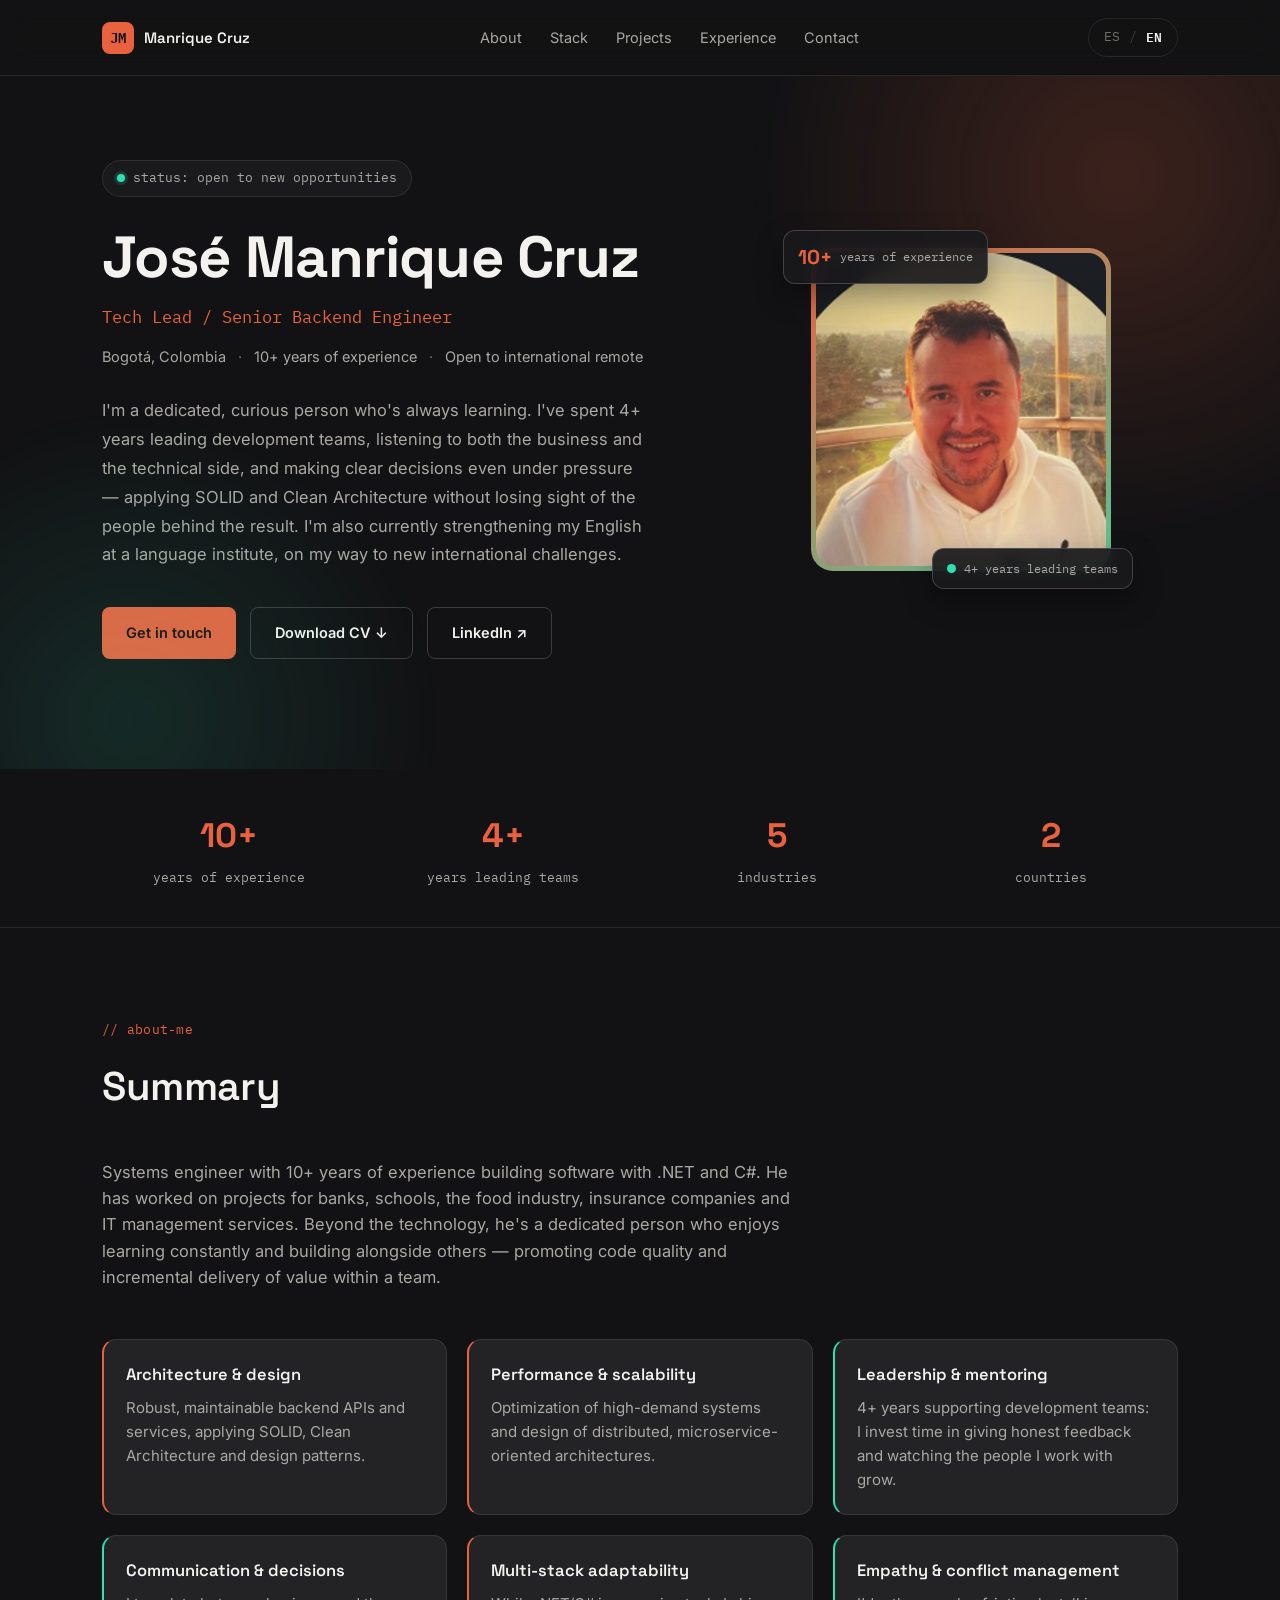
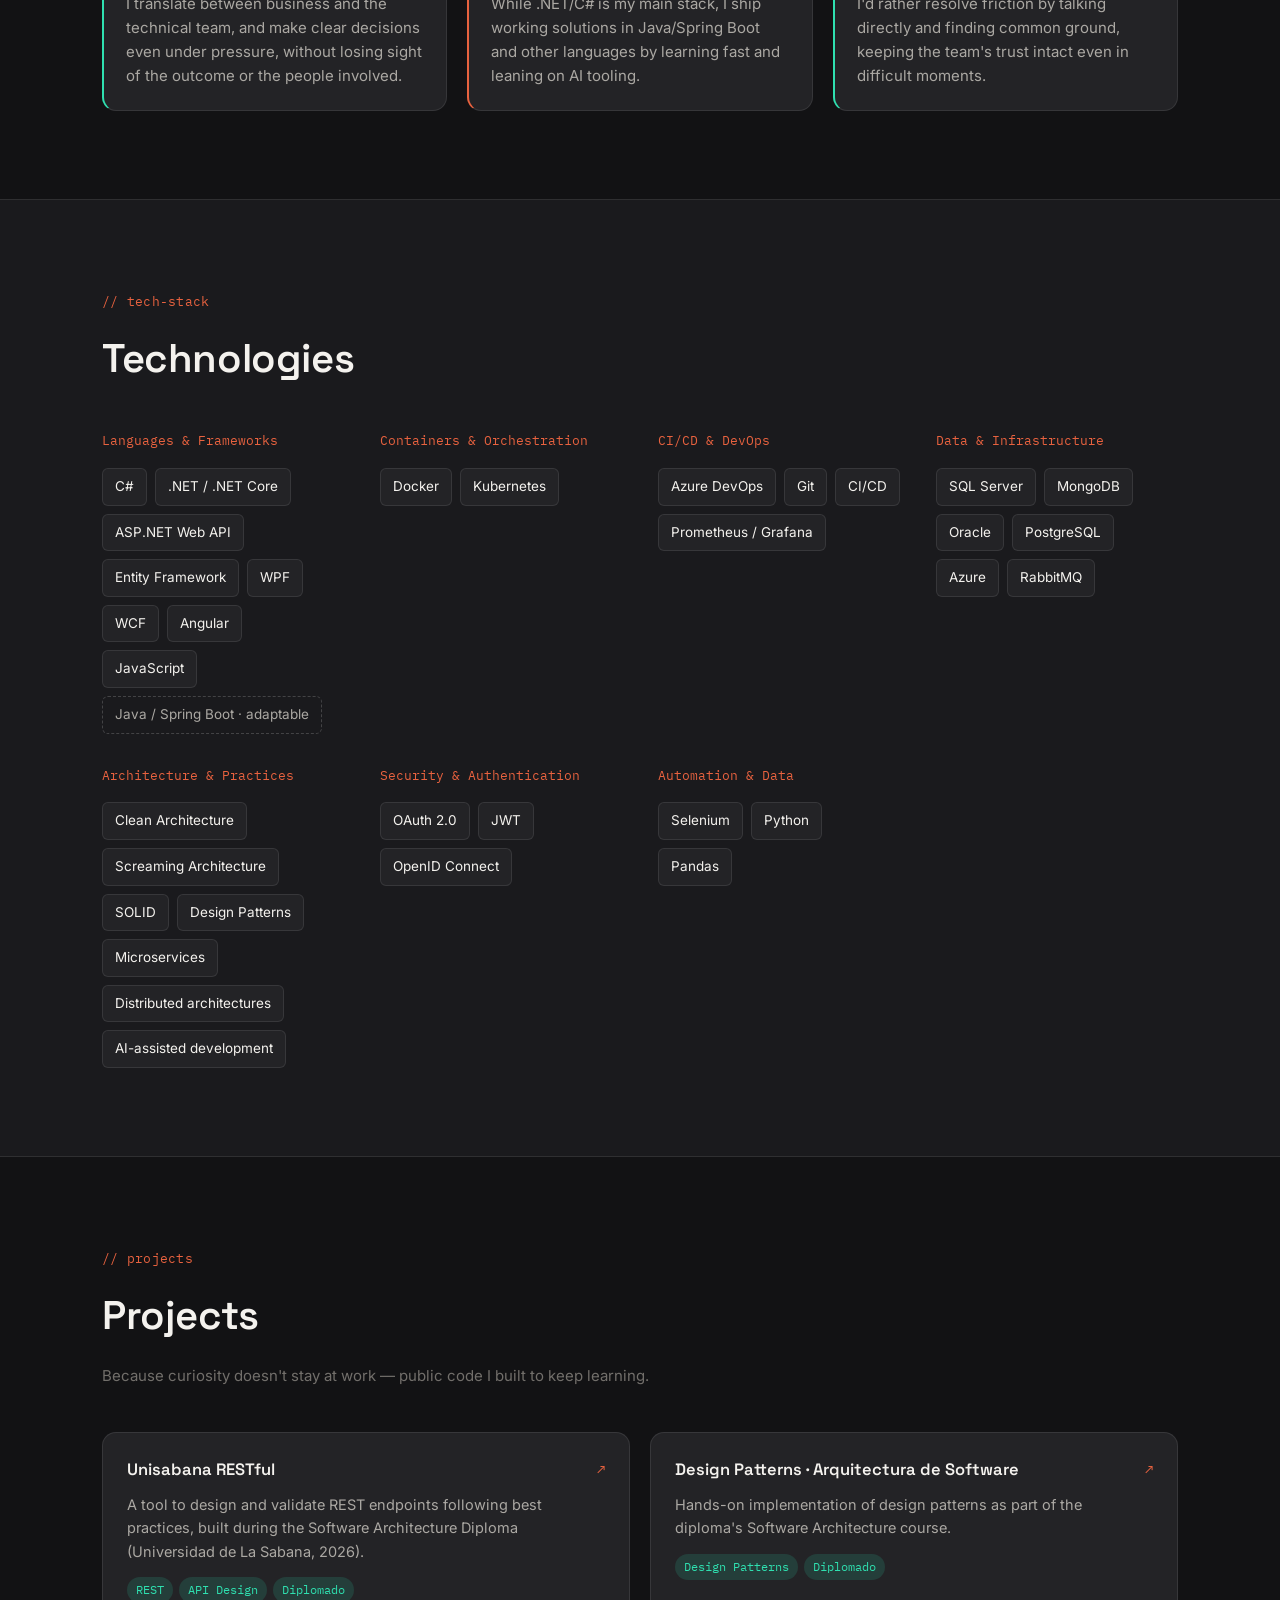
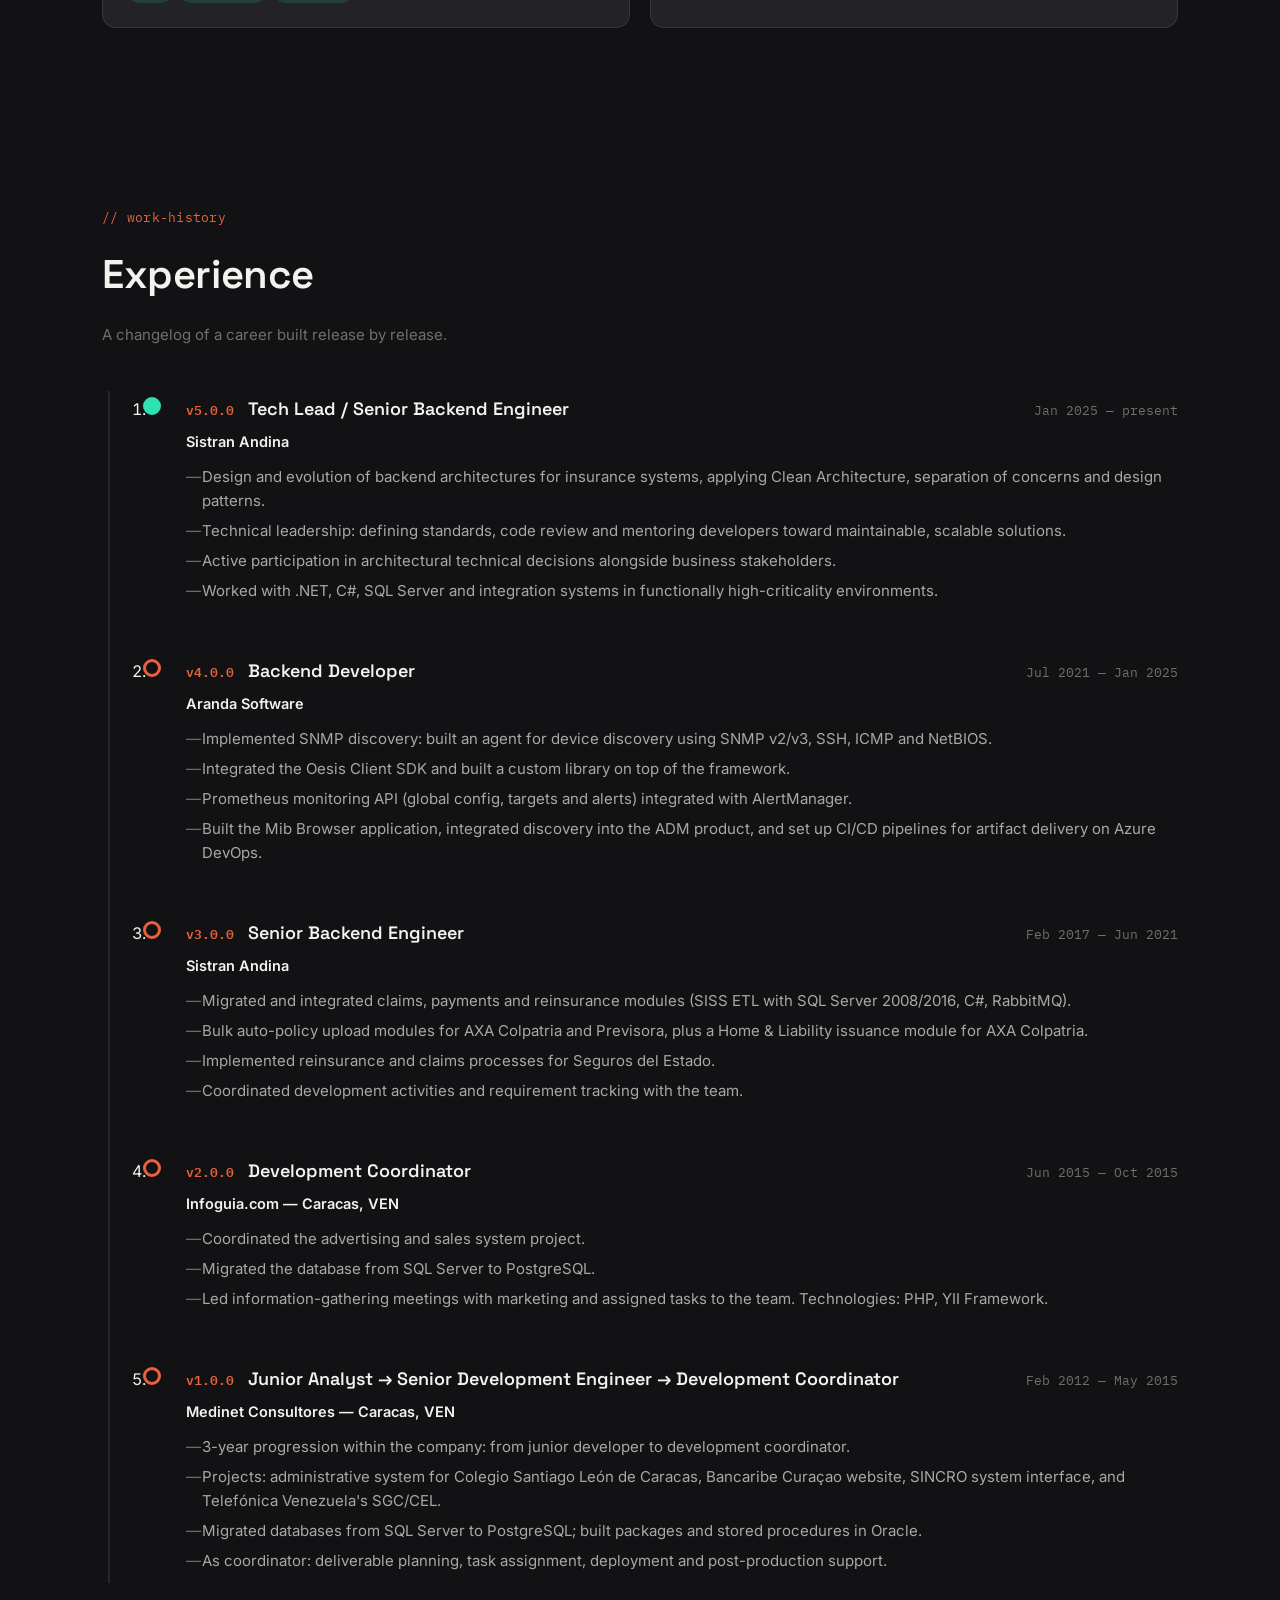
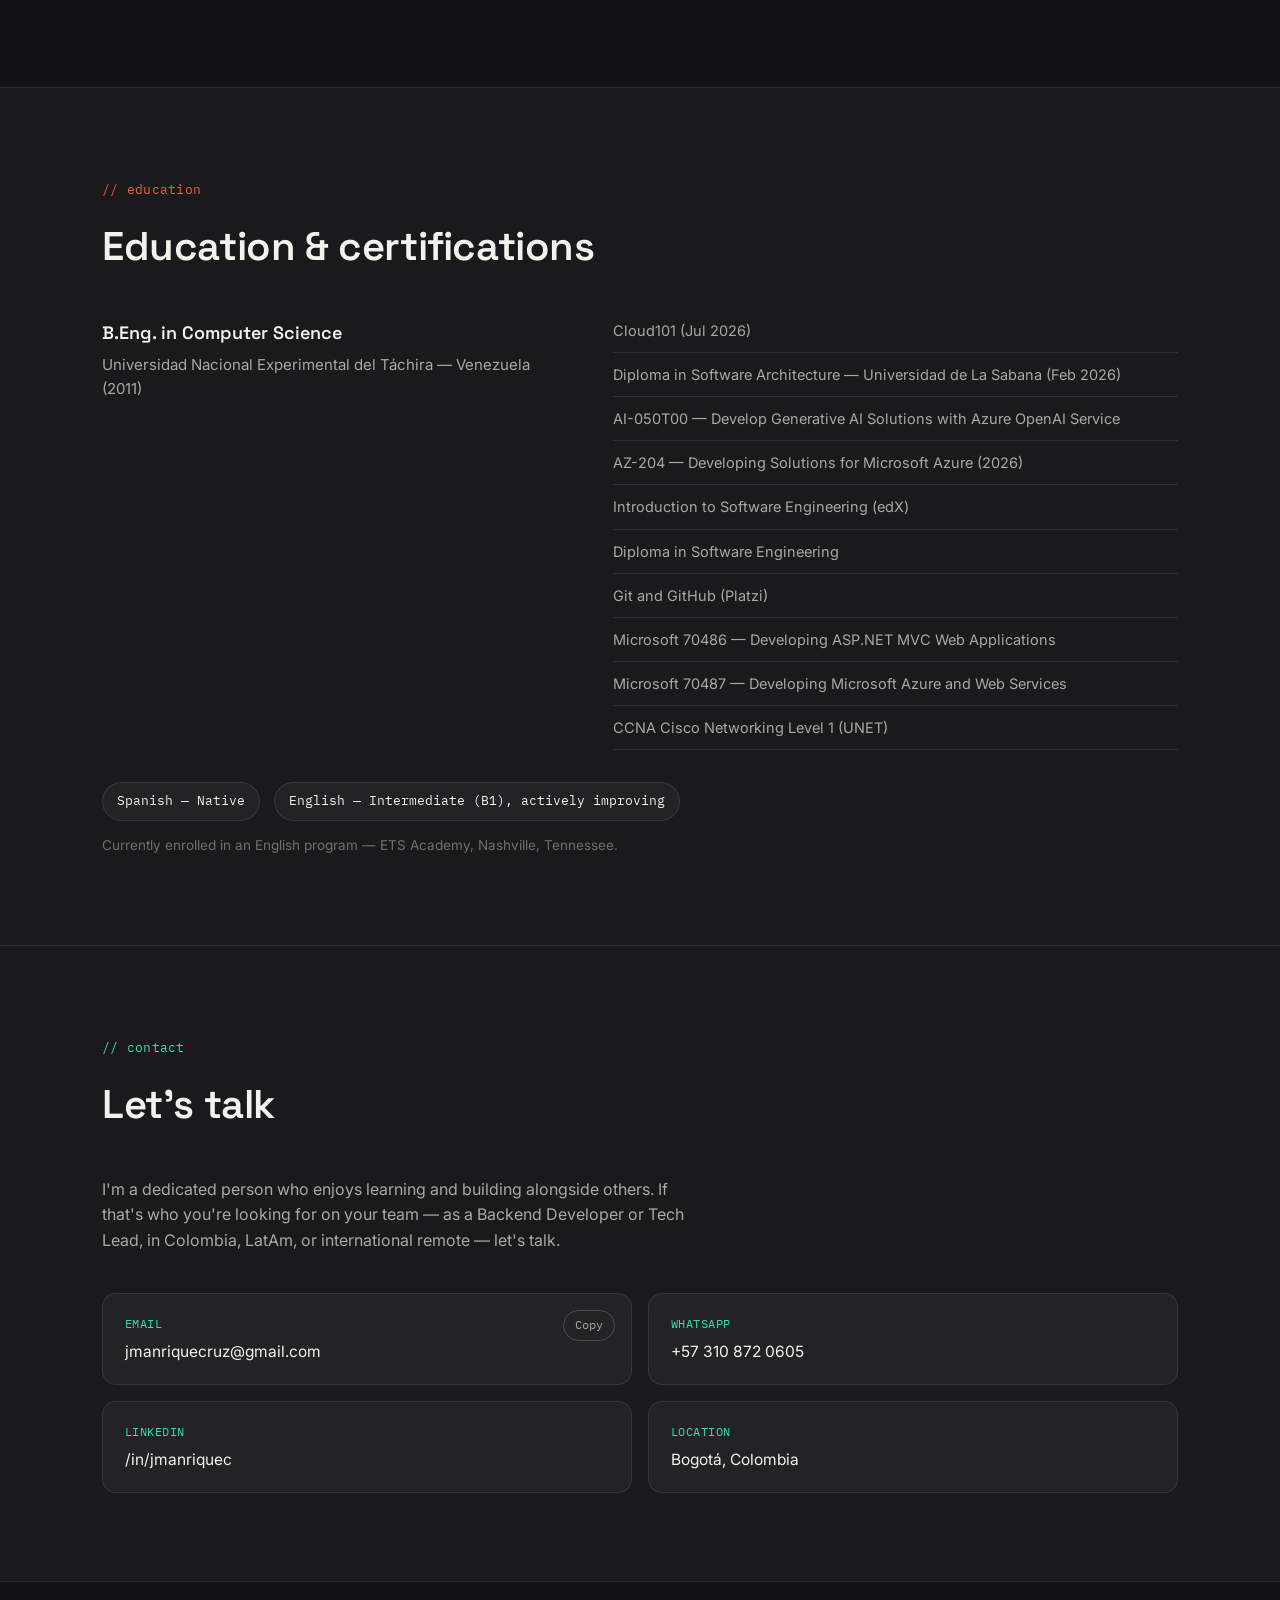
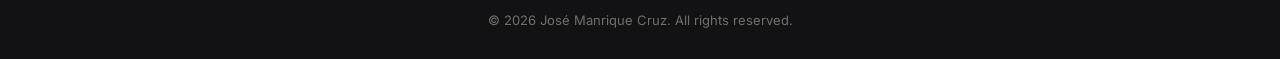
==== commit 3d023fe3: "Feat: add conversion features and UX polish Feat: add conversion features and UX polish  Add key n" ====
--- a/index.html
+++ b/index.html
@@ -97,6 +97,28 @@
     </div>
   </section>
 
+  <!-- ============ KEY NUMBERS ============ -->
+  <section class="stats">
+    <div class="section__inner stats__inner">
+      <div class="stat">
+        <span class="stat__value">10+</span>
+        <span class="stat__label" data-i18n="stats.years">años de experiencia</span>
+      </div>
+      <div class="stat">
+        <span class="stat__value">4+</span>
+        <span class="stat__label" data-i18n="stats.leading">años liderando equipos</span>
+      </div>
+      <div class="stat">
+        <span class="stat__value">5</span>
+        <span class="stat__label" data-i18n="stats.industries">industrias distintas</span>
+      </div>
+      <div class="stat">
+        <span class="stat__value">2</span>
+        <span class="stat__label" data-i18n="stats.countries">países</span>
+      </div>
+    </div>
+  </section>
+
   <!-- ============ ABOUT / STRENGTHS ============ -->
   <section class="section" id="about">
     <div class="section__inner">
@@ -177,7 +199,7 @@
           <p class="stackgroup__title" data-i18n="stack.g3">Arquitectura &amp; Prácticas</p>
           <ul class="tags">
             <li>Clean Architecture</li><li>Screaming Architecture</li><li>SOLID</li><li>Design Patterns</li>
-            <li>Microservicios</li><li>Arquitecturas distribuidas</li>
+            <li data-i18n="stack.microservices">Microservicios</li><li data-i18n="stack.distributed">Arquitecturas distribuidas</li>
             <li data-i18n="stack.ai">Desarrollo asistido por IA</li>
           </ul>
         </div>
@@ -267,12 +289,15 @@
       </p>
 
       <div class="contact__grid">
-        <a class="contact__card" href="mailto:jmanriquecruz@gmail.com">
-          <span class="contact__label" data-i18n="contact.email">Email</span>
-          <span class="contact__value">jmanriquecruz@gmail.com</span>
-        </a>
-        <a class="contact__card" href="tel:+573108720605">
-          <span class="contact__label" data-i18n="contact.phone">Teléfono</span>
+        <div class="contact__card contact__card--email">
+          <a href="mailto:jmanriquecruz@gmail.com" class="contact__card-link">
+            <span class="contact__label" data-i18n="contact.email">Email</span>
+            <span class="contact__value">jmanriquecruz@gmail.com</span>
+          </a>
+          <button type="button" class="copy-btn" id="copyEmailBtn" data-email="jmanriquecruz@gmail.com" data-i18n="contact.copy" aria-label="Copiar email">Copiar</button>
+        </div>
+        <a class="contact__card" href="https://wa.me/573108720605" target="_blank" rel="noopener">
+          <span class="contact__label">WhatsApp</span>
           <span class="contact__value">+57 310 872 0605</span>
         </a>
         <a class="contact__card" href="https://www.linkedin.com/in/jmanriquec" target="_blank" rel="noopener">
@@ -289,6 +314,8 @@
 
 </main>
 
+<button type="button" class="back-to-top" id="backToTop" aria-label="Volver arriba">↑</button>
+
 <footer class="footer">
   <p>&copy; <span id="year"></span> José Manrique Cruz. <span data-i18n="footer.rights">Todos los derechos reservados.</span></p>
 </footer>
--- a/styles.css
+++ b/styles.css
@@ -44,7 +44,7 @@
    RESET
    ========================================================================== */
 * { box-sizing: border-box; }
-html { scroll-behavior: smooth; }
+html { scroll-behavior: smooth; overflow-x: hidden; }
 body {
   margin: 0;
   background: var(--bg-0);
@@ -53,6 +53,8 @@
   font-size: 16px;
   line-height: 1.6;
   -webkit-font-smoothing: antialiased;
+  overflow-x: hidden;
+  width: 100%;
 }
 img { max-width: 100%; display: block; }
 a { color: inherit; text-decoration: none; }
@@ -136,6 +138,7 @@
 .nav__links { display: flex; gap: 28px; font-size: 14.5px; color: var(--ink-dim); }
 .nav__links a { transition: color .15s ease; }
 .nav__links a:hover { color: var(--ink); }
+.nav__links a.is-active { color: var(--coral); }
 
 .nav__actions { display: flex; align-items: center; gap: 16px; }
 .lang-toggle {
@@ -274,6 +277,20 @@
 .floatbadge__label { font-family: var(--font-mono); font-size: 12px; color: var(--ink-dim); }
 
 /* ==========================================================================
+   KEY NUMBERS STRIP
+   ========================================================================== */
+.stats { padding: 40px 0; border-bottom: 1px solid var(--line); }
+.stats__inner {
+  display: grid;
+  grid-template-columns: repeat(4, 1fr);
+  gap: 20px;
+  text-align: center;
+}
+.stat { display: flex; flex-direction: column; gap: 4px; }
+.stat__value { font-family: var(--font-display); font-weight: 700; font-size: clamp(26px, 3vw, 34px); color: var(--coral); }
+.stat__label { font-family: var(--font-mono); font-size: 12.5px; color: var(--ink-dim); }
+
+/* ==========================================================================
    ABOUT
    ========================================================================== */
 .about__text { max-width: 70ch; color: var(--ink-dim); font-size: 16.5px; margin-bottom: 48px; }
@@ -383,6 +400,39 @@
 .contact__label { font-family: var(--font-mono); font-size: 12px; color: var(--teal); text-transform: uppercase; letter-spacing: 0.04em; }
 .contact__value { font-size: 15.5px; color: var(--ink); }
 
+.contact__card--email { position: relative; }
+.contact__card-link { display: flex; flex-direction: column; gap: 6px; }
+.copy-btn {
+  position: absolute; top: 16px; right: 16px;
+  font-family: var(--font-mono); font-size: 11.5px; color: var(--ink-dim);
+  border: 1px solid var(--line-strong); border-radius: 999px;
+  padding: 5px 11px;
+  transition: color .15s ease, border-color .15s ease, background .15s ease;
+}
+.copy-btn:hover { color: var(--ink); border-color: var(--teal); }
+.copy-btn.is-copied { color: var(--teal); border-color: var(--teal); background: var(--teal-soft); }
+
+/* ==========================================================================
+   BACK TO TOP
+   ========================================================================== */
+.back-to-top {
+  position: fixed;
+  right: 22px; bottom: 22px;
+  width: 44px; height: 44px;
+  border-radius: 50%;
+  background: var(--bg-2);
+  border: 1px solid var(--line-strong);
+  color: var(--ink);
+  font-size: 18px;
+  display: flex; align-items: center; justify-content: center;
+  opacity: 0; visibility: hidden; transform: translateY(10px);
+  transition: opacity .25s ease, transform .25s ease, visibility .25s ease, border-color .15s ease;
+  z-index: 40;
+  box-shadow: 0 10px 24px rgba(0,0,0,0.35);
+}
+.back-to-top.is-visible { opacity: 1; visibility: visible; transform: none; }
+.back-to-top:hover { border-color: var(--coral); color: var(--coral); }
+
 /* ==========================================================================
    FOOTER
    ========================================================================== */
@@ -395,14 +445,21 @@
   .hero__inner { grid-template-columns: 1fr; text-align: center; }
   .hero__pitch { margin-left: auto; margin-right: auto; }
   .hero__cta { justify-content: center; }
-  .hero__photo-wrap { order: -1; margin: 0 auto 44px; }
-  .hero__photo-frame { width: 240px; }
-  .floatbadge--top { left: -10px; }
-  .floatbadge--bottom { right: -10px; }
+  .hero__photo-wrap { order: -1; margin: 0 auto 44px; max-width: 100%; }
+  .hero__photo-frame { width: 240px; margin: 0 auto; }
+  .floatbadge { max-width: 168px; white-space: normal; line-height: 1.3; }
+  .floatbadge--top { left: 0; }
+  .floatbadge--bottom { right: 0; }
 
   .stackgrid { grid-template-columns: 1fr; gap: 28px; }
   .edugrid { grid-template-columns: 1fr; }
   .contact__grid { grid-template-columns: 1fr; }
+  .stats__inner { grid-template-columns: repeat(2, 1fr); gap: 28px; }
+  .back-to-top { right: 16px; bottom: 16px; width: 40px; height: 40px; }
+}
+
+@media (max-width: 480px) {
+  .terminal { white-space: normal; text-align: left; }
 }
 
 @media (max-width: 720px) {
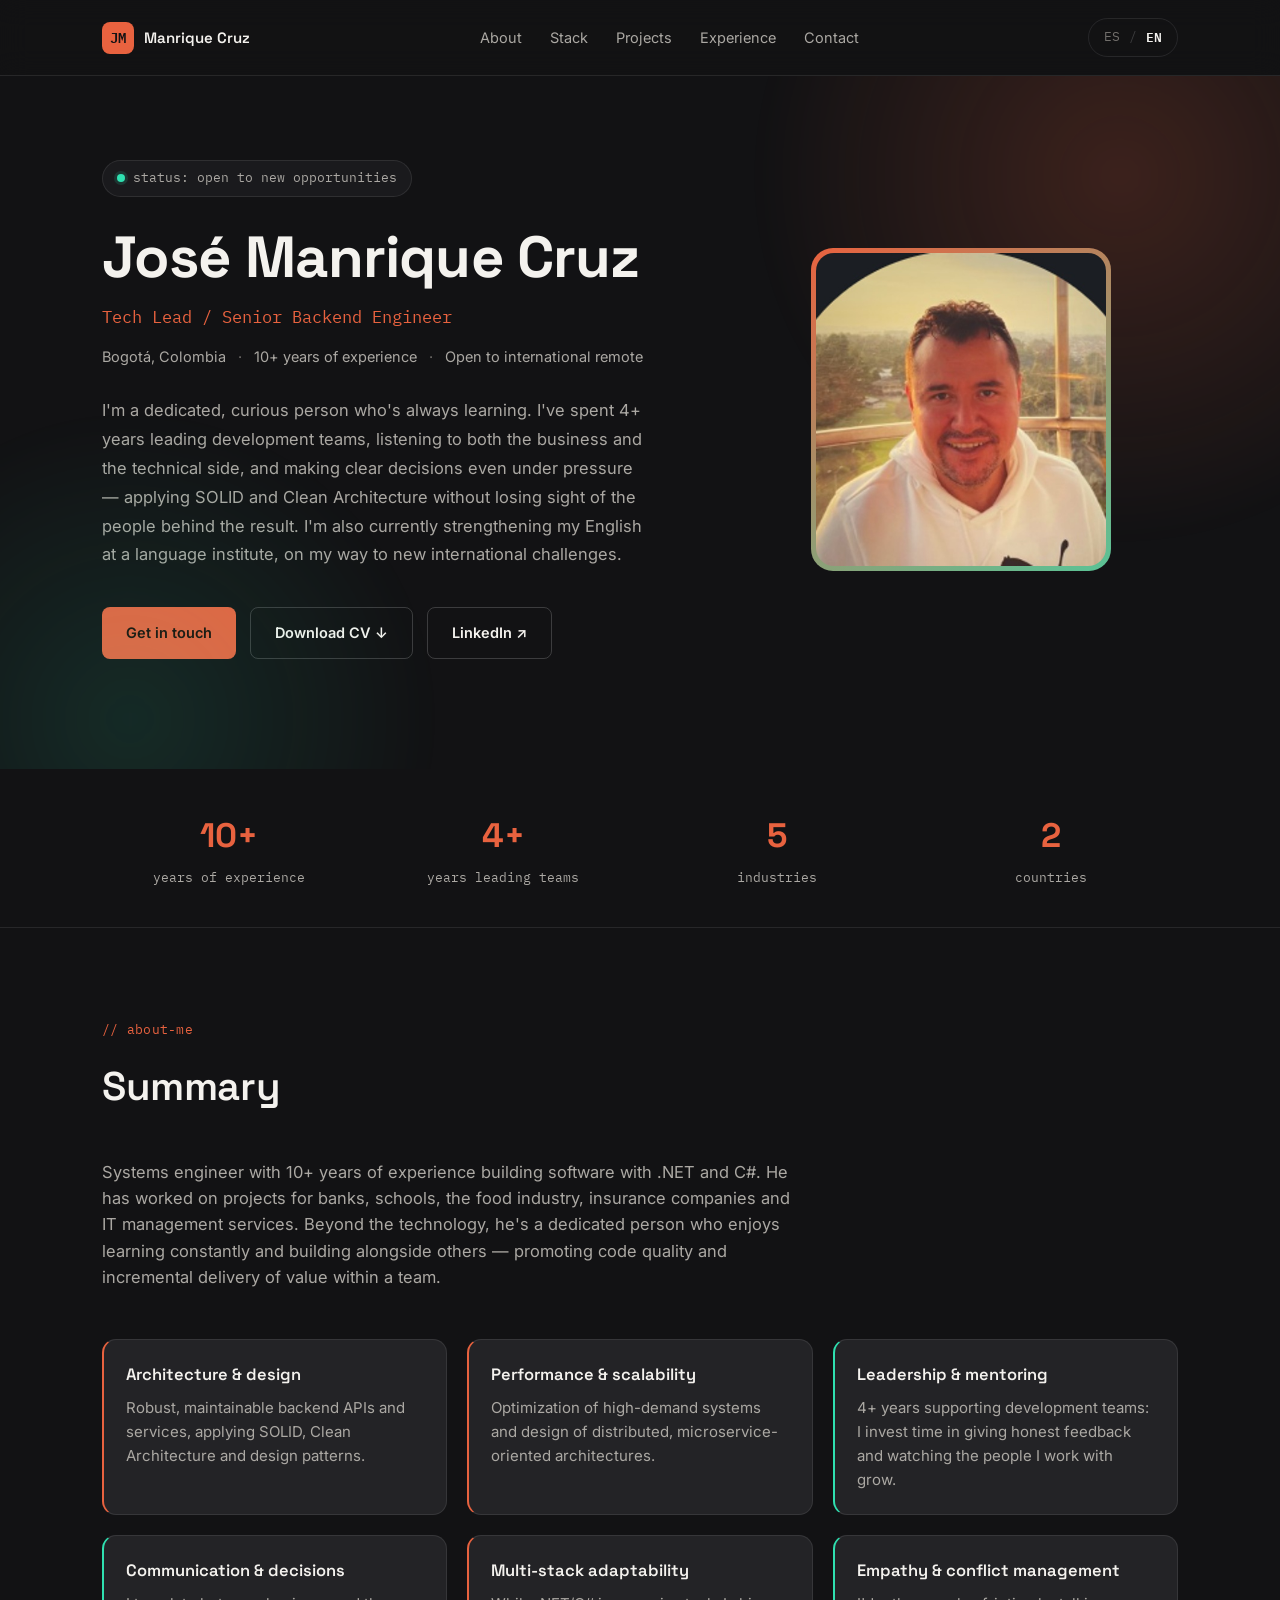
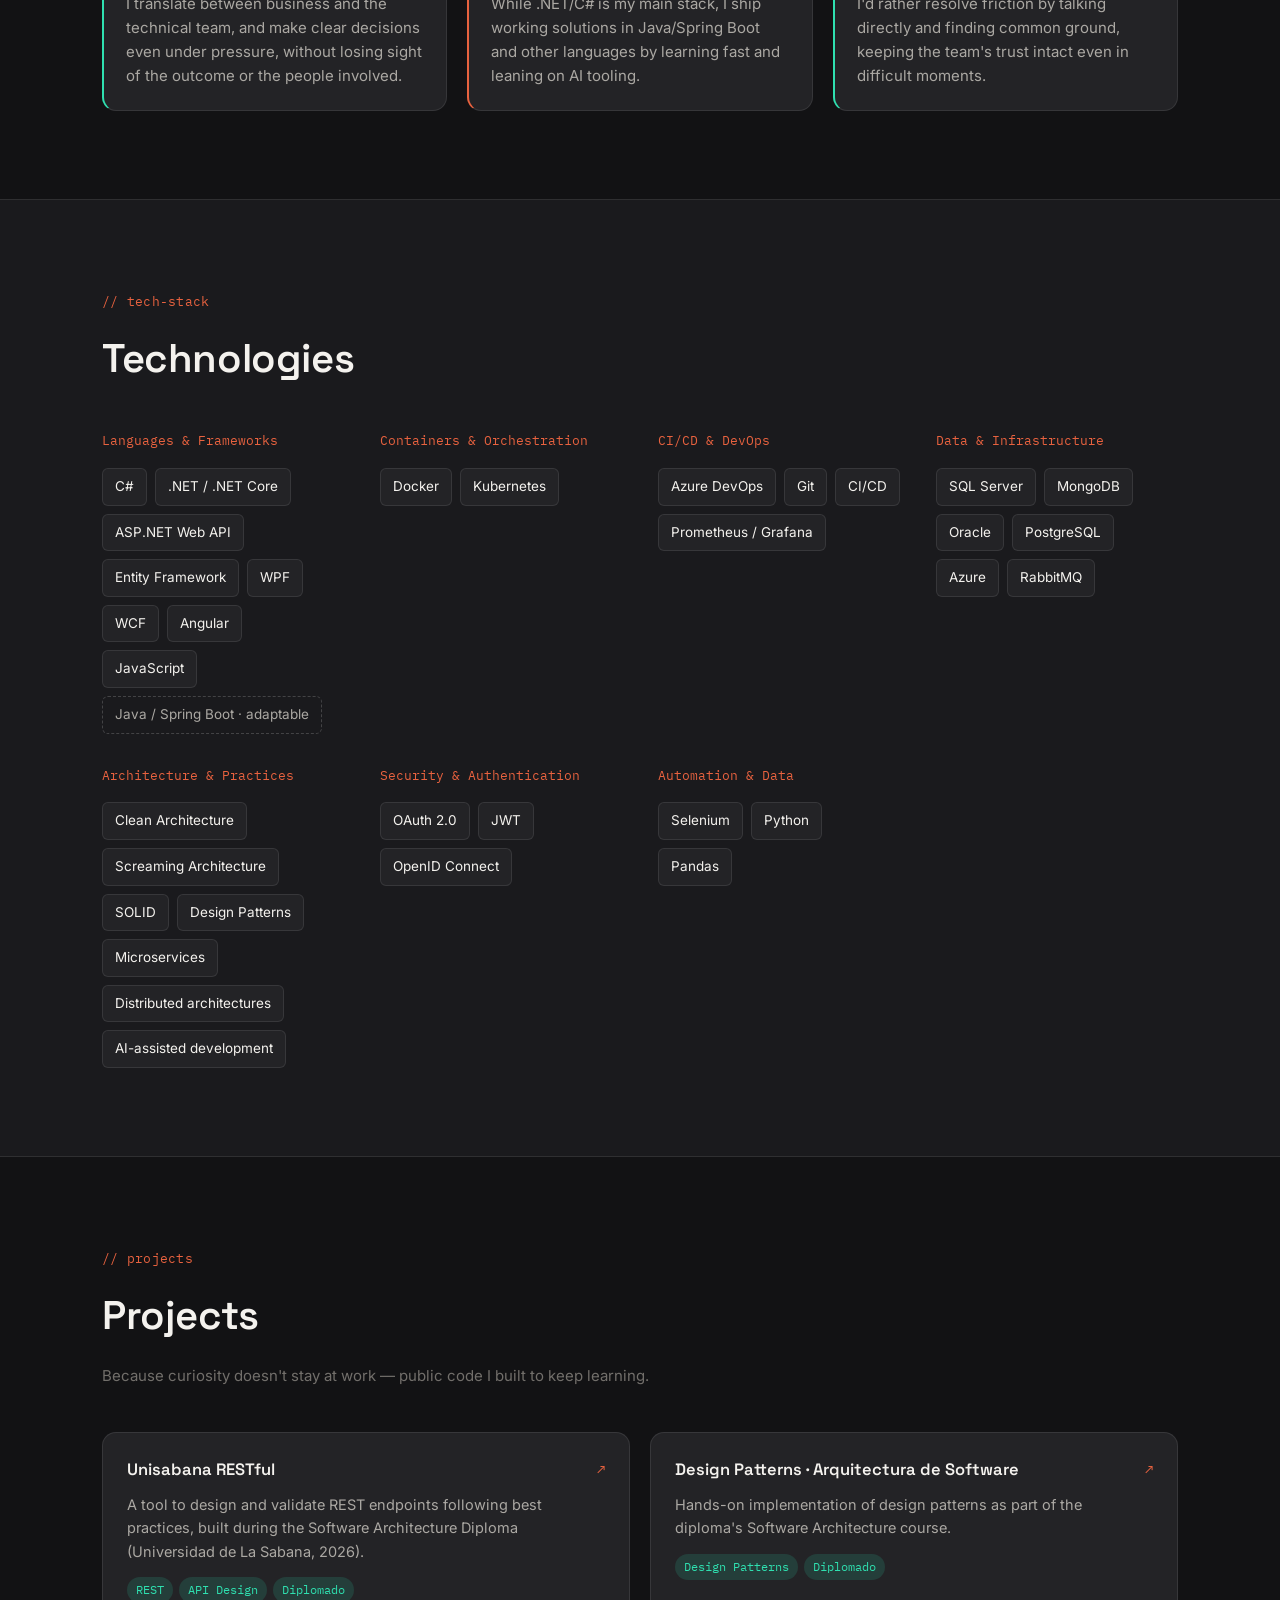
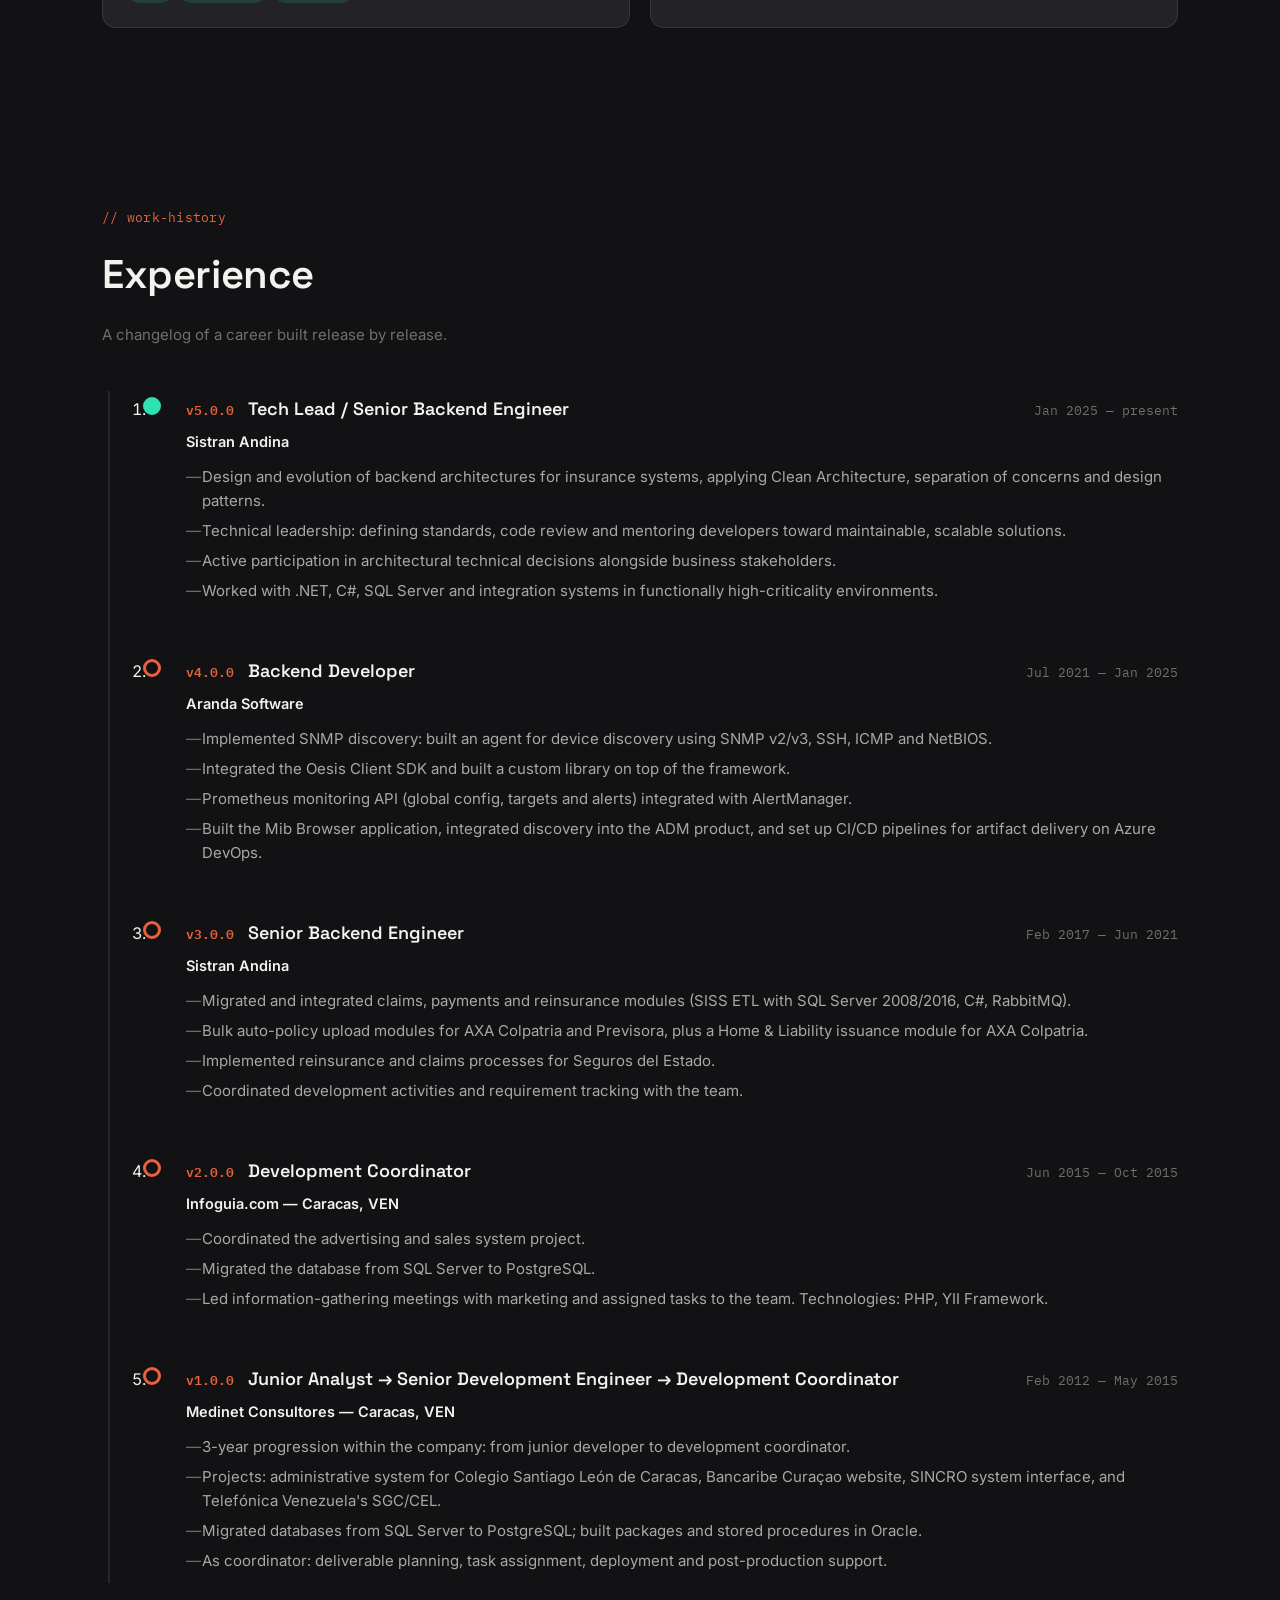
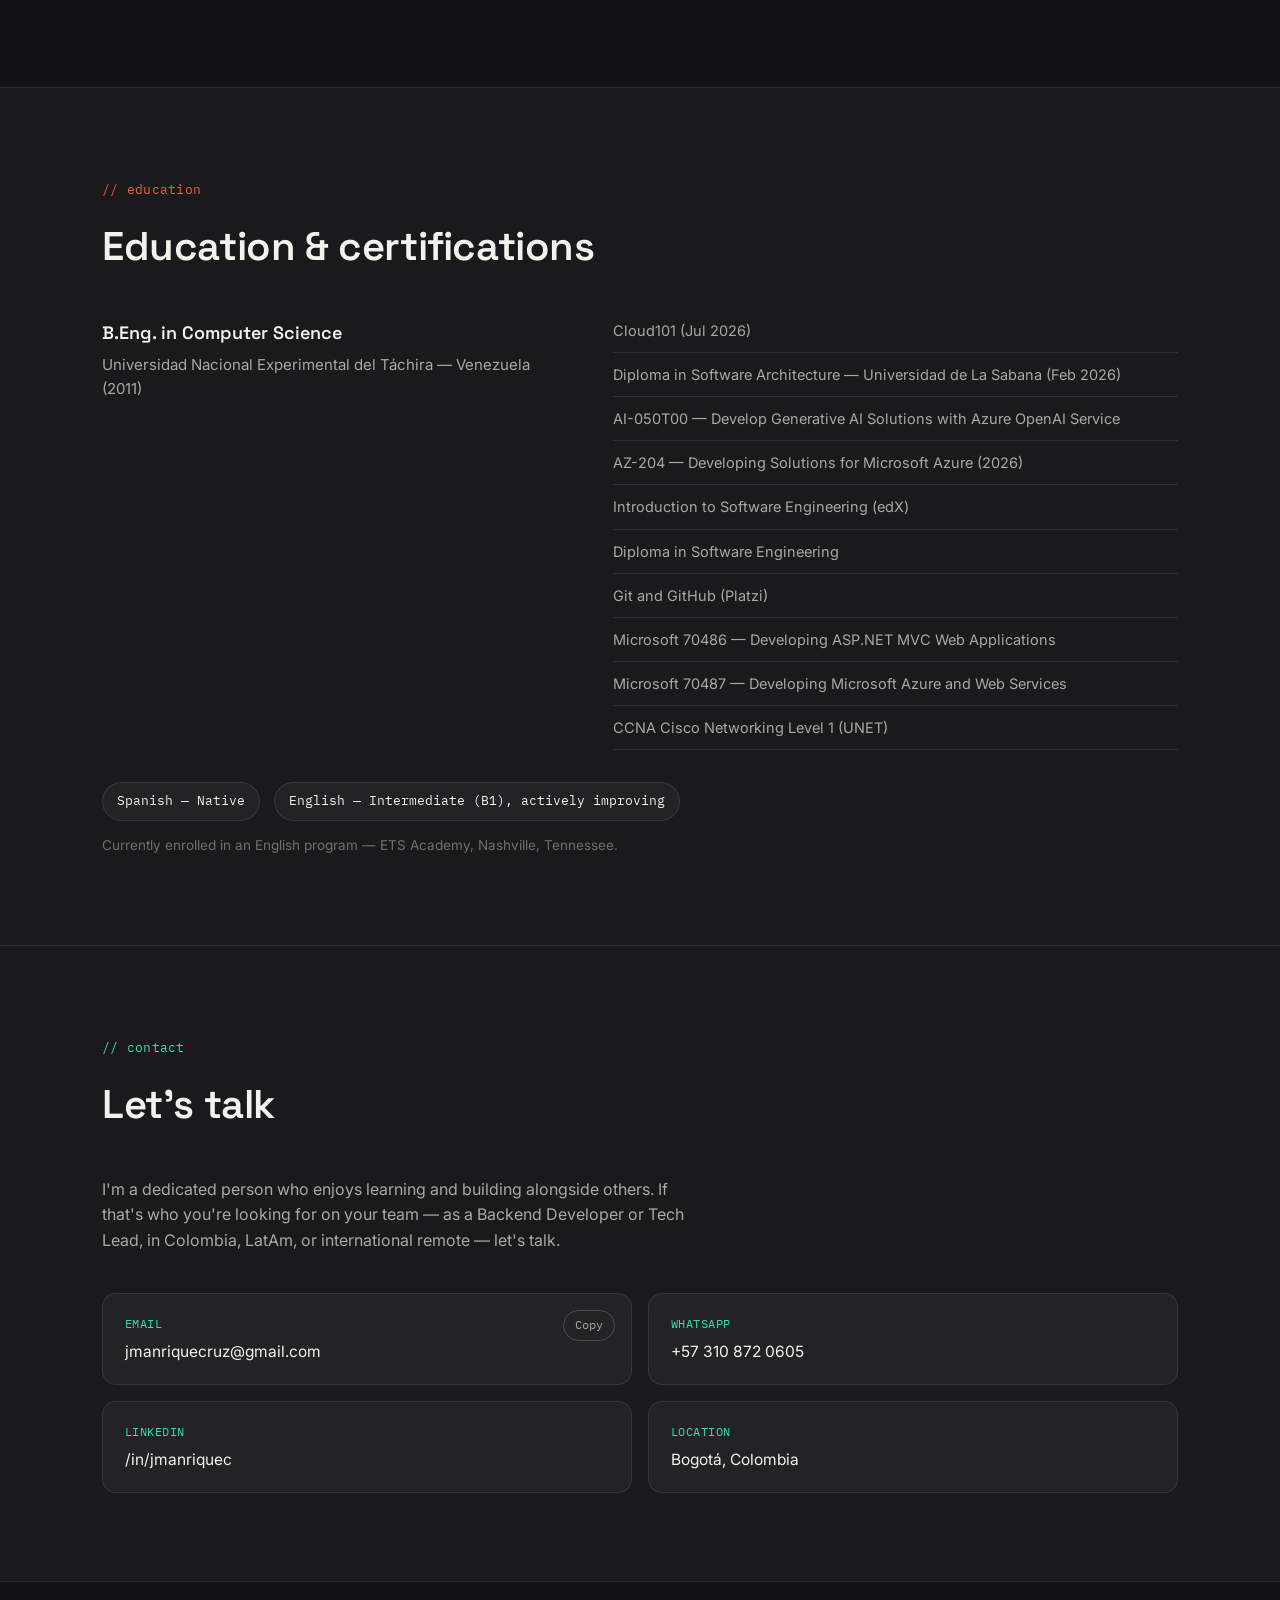
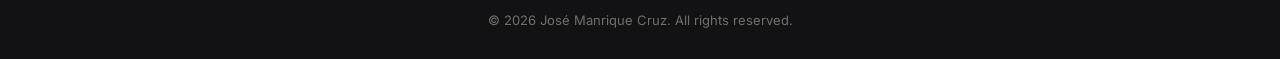
==== commit 3fbb5711: "Fix: remove redundant floating badges from hero photo" ====
--- a/index.html
+++ b/index.html
@@ -82,16 +82,6 @@
       <div class="hero__photo-wrap">
         <div class="hero__photo-frame">
           <img class="hero__photo" src="photo.jpeg" alt="Foto de José Manrique Cruz">
-
-          <div class="floatbadge floatbadge--top">
-            <span class="floatbadge__value">10+</span>
-            <span class="floatbadge__label" data-i18n="badge.years">años de experiencia</span>
-          </div>
-
-          <div class="floatbadge floatbadge--bottom">
-            <span class="floatbadge__dot" aria-hidden="true"></span>
-            <span class="floatbadge__label" data-i18n="badge.leading">4+ años liderando equipos</span>
-          </div>
         </div>
       </div>
     </div>
--- a/styles.css
+++ b/styles.css
@@ -257,25 +257,6 @@
   display: block;
 }
 
-.floatbadge {
-  position: absolute;
-  display: flex;
-  align-items: center;
-  gap: 8px;
-  background: rgba(26,26,29,0.92);
-  border: 1px solid var(--line-strong);
-  backdrop-filter: blur(8px);
-  border-radius: 12px;
-  padding: 10px 14px;
-  box-shadow: 0 12px 28px rgba(0,0,0,0.35);
-  white-space: nowrap;
-}
-.floatbadge--top { top: -18px; left: -28px; }
-.floatbadge--bottom { bottom: -18px; right: -22px; }
-.floatbadge__value { font-family: var(--font-display); font-weight: 700; font-size: 20px; color: var(--coral); }
-.floatbadge__dot { width: 9px; height: 9px; border-radius: 50%; background: var(--teal); flex-shrink: 0; }
-.floatbadge__label { font-family: var(--font-mono); font-size: 12px; color: var(--ink-dim); }
-
 /* ==========================================================================
    KEY NUMBERS STRIP
    ========================================================================== */
@@ -301,7 +282,10 @@
   border: 1px solid var(--line);
   border-radius: var(--radius);
   border-left: 2px solid var(--coral);
-}
+  transition: border-color .15s ease, background .15s ease, transform .15s ease;
+}
+.strength:hover { background: var(--bg-3); transform: translateY(-2px); }
+.strength.strength--soft:hover { border-left-color: var(--teal); }
 .strength__title { font-family: var(--font-display); font-weight: 600; font-size: 16.5px; color: var(--ink); margin-bottom: 8px; }
 .strength__desc { color: var(--ink-dim); font-size: 15px; }
 .strength--soft { border-left-color: var(--teal); }
@@ -447,9 +431,6 @@
   .hero__cta { justify-content: center; }
   .hero__photo-wrap { order: -1; margin: 0 auto 44px; max-width: 100%; }
   .hero__photo-frame { width: 240px; margin: 0 auto; }
-  .floatbadge { max-width: 168px; white-space: normal; line-height: 1.3; }
-  .floatbadge--top { left: 0; }
-  .floatbadge--bottom { right: 0; }
 
   .stackgrid { grid-template-columns: 1fr; gap: 28px; }
   .edugrid { grid-template-columns: 1fr; }
@@ -475,6 +456,4 @@
   .nav__burger { display: flex; }
   .section { padding: 64px 0; }
   .changelog__dates { margin-left: 0; }
-  .floatbadge { padding: 8px 11px; }
-  .floatbadge__value { font-size: 17px; }
-}
+}
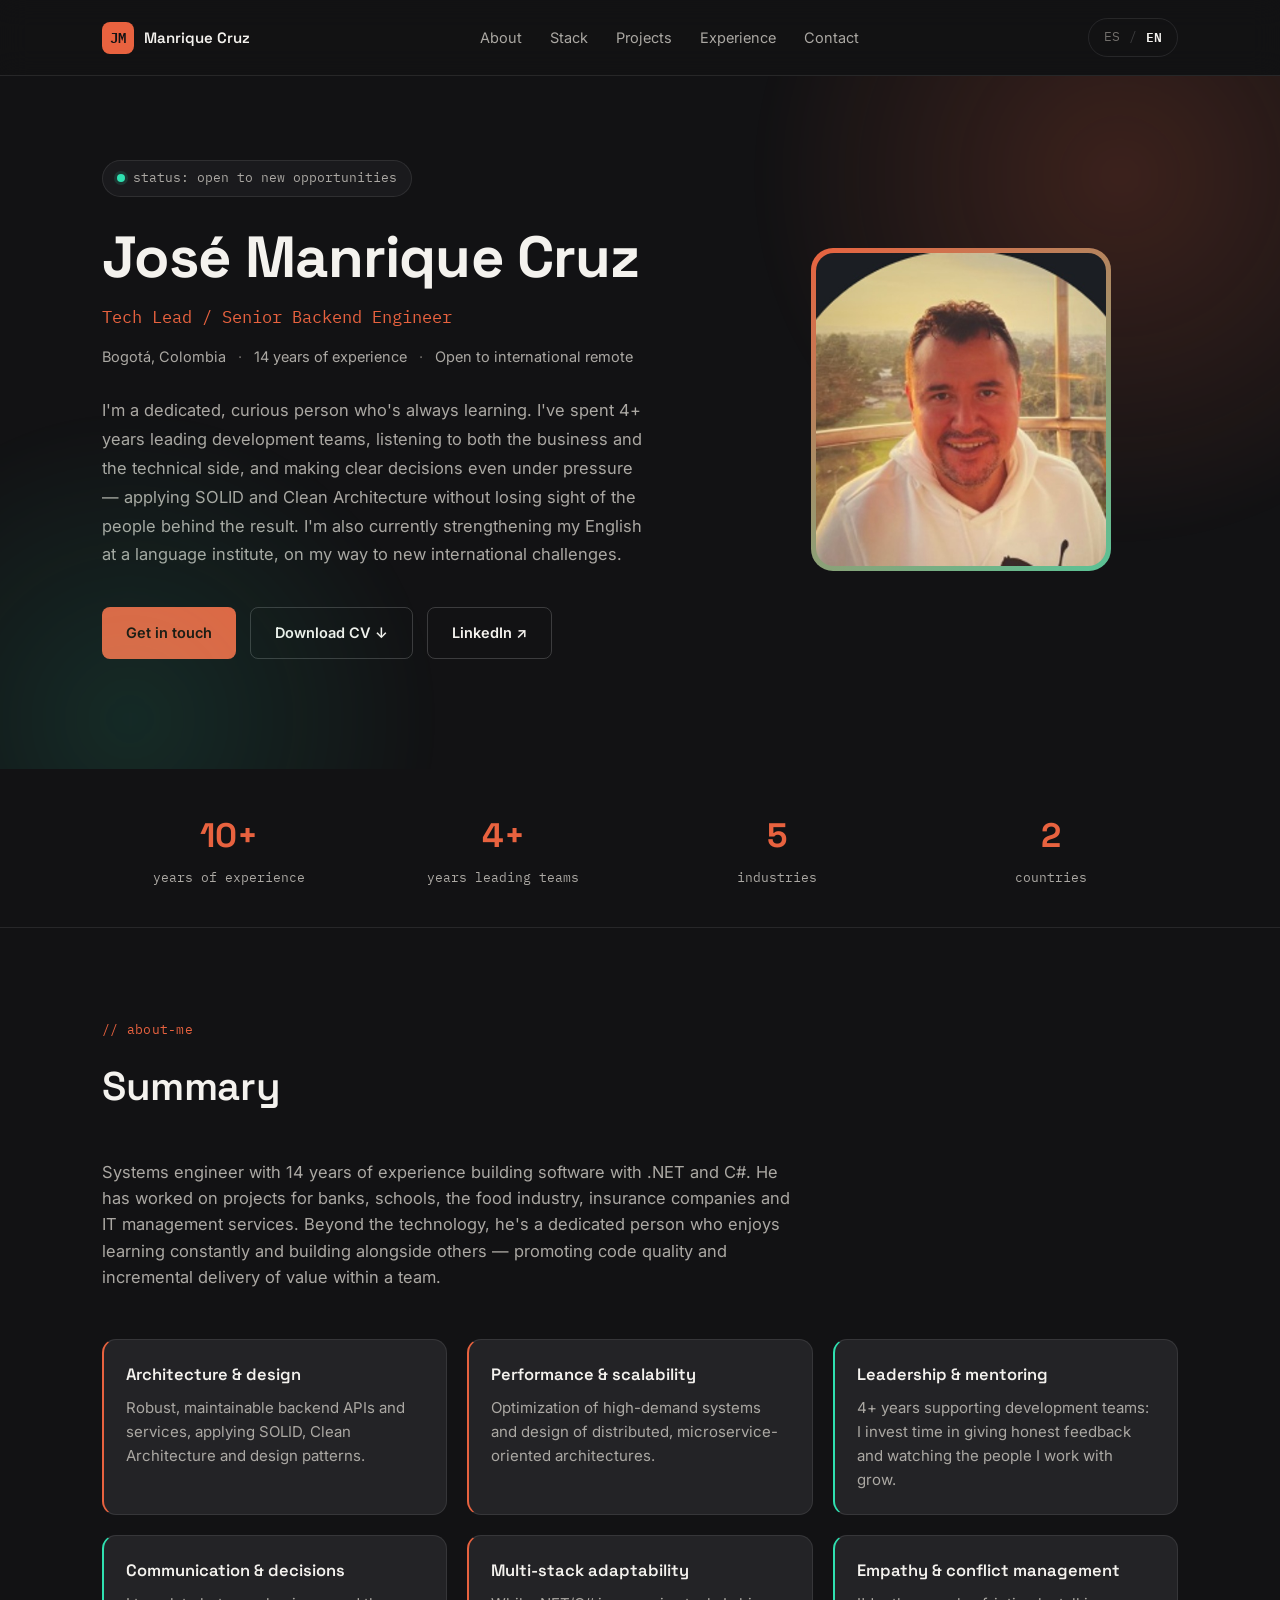
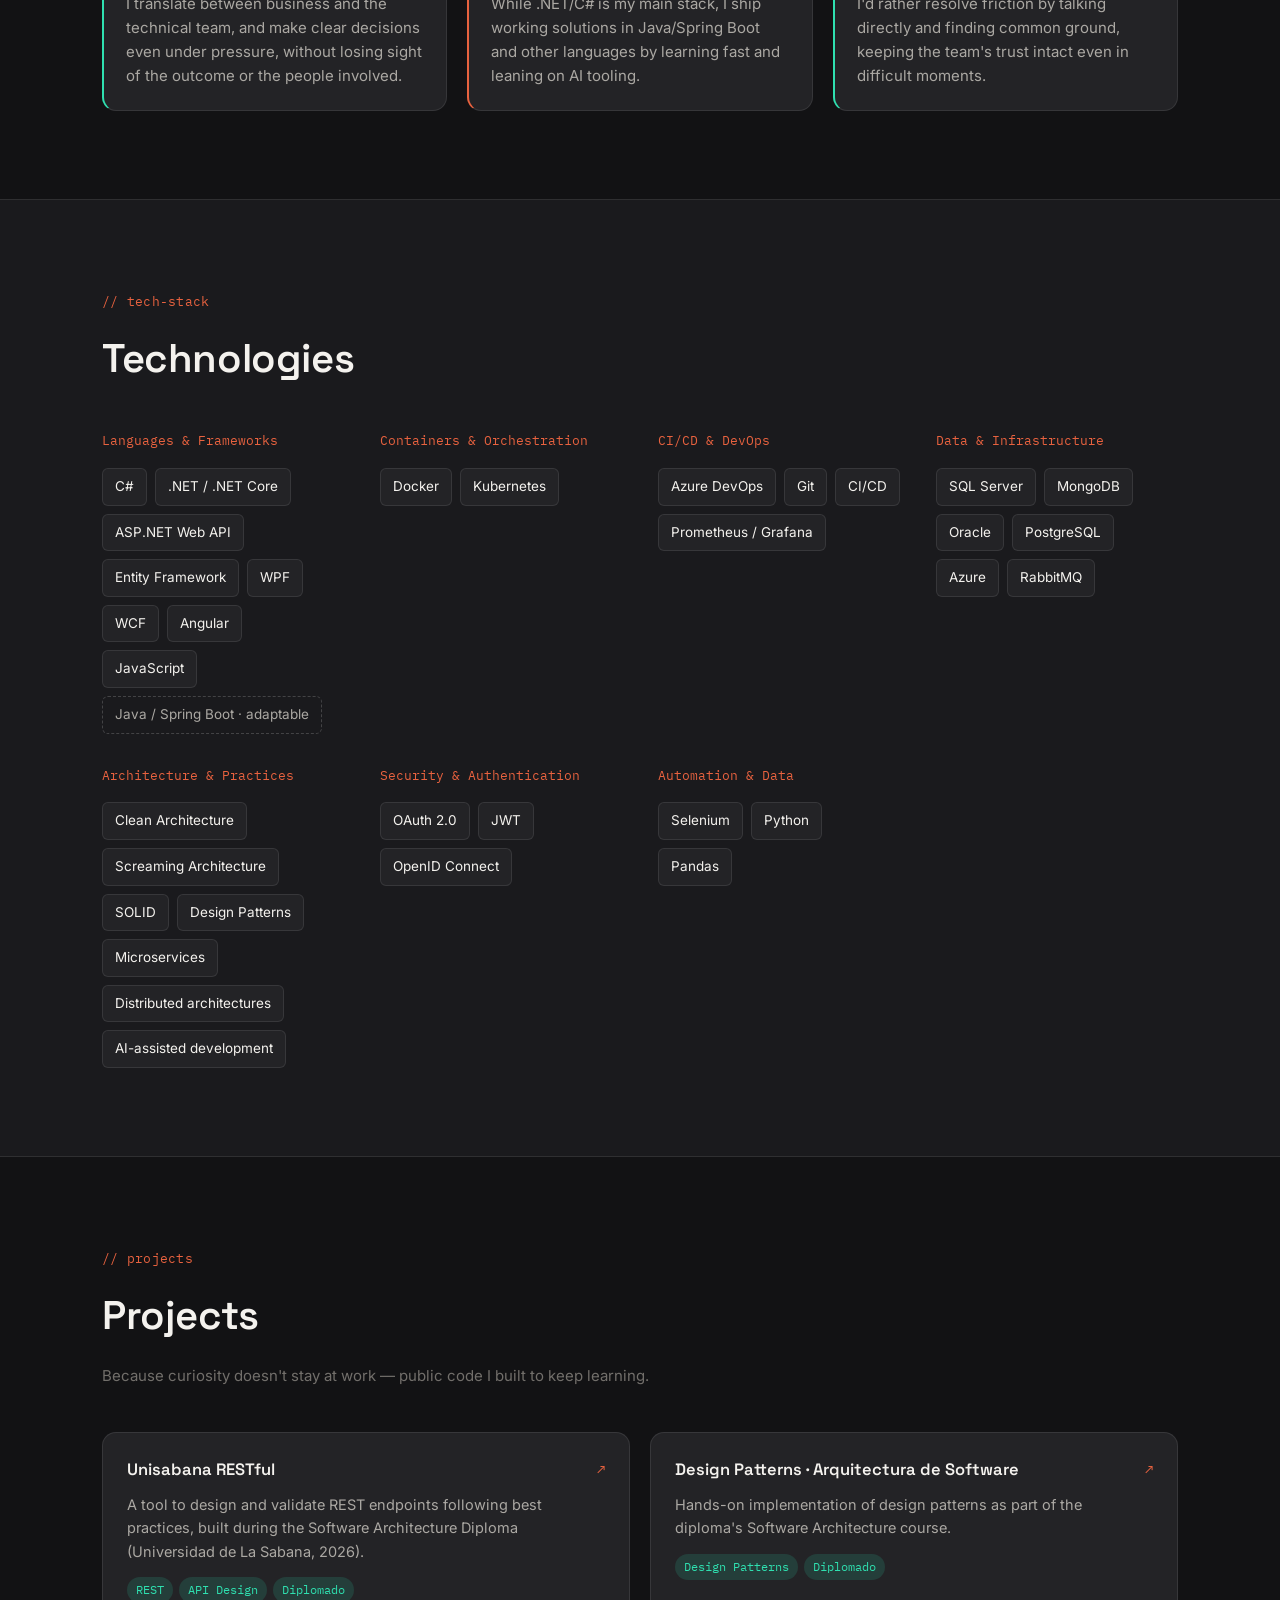
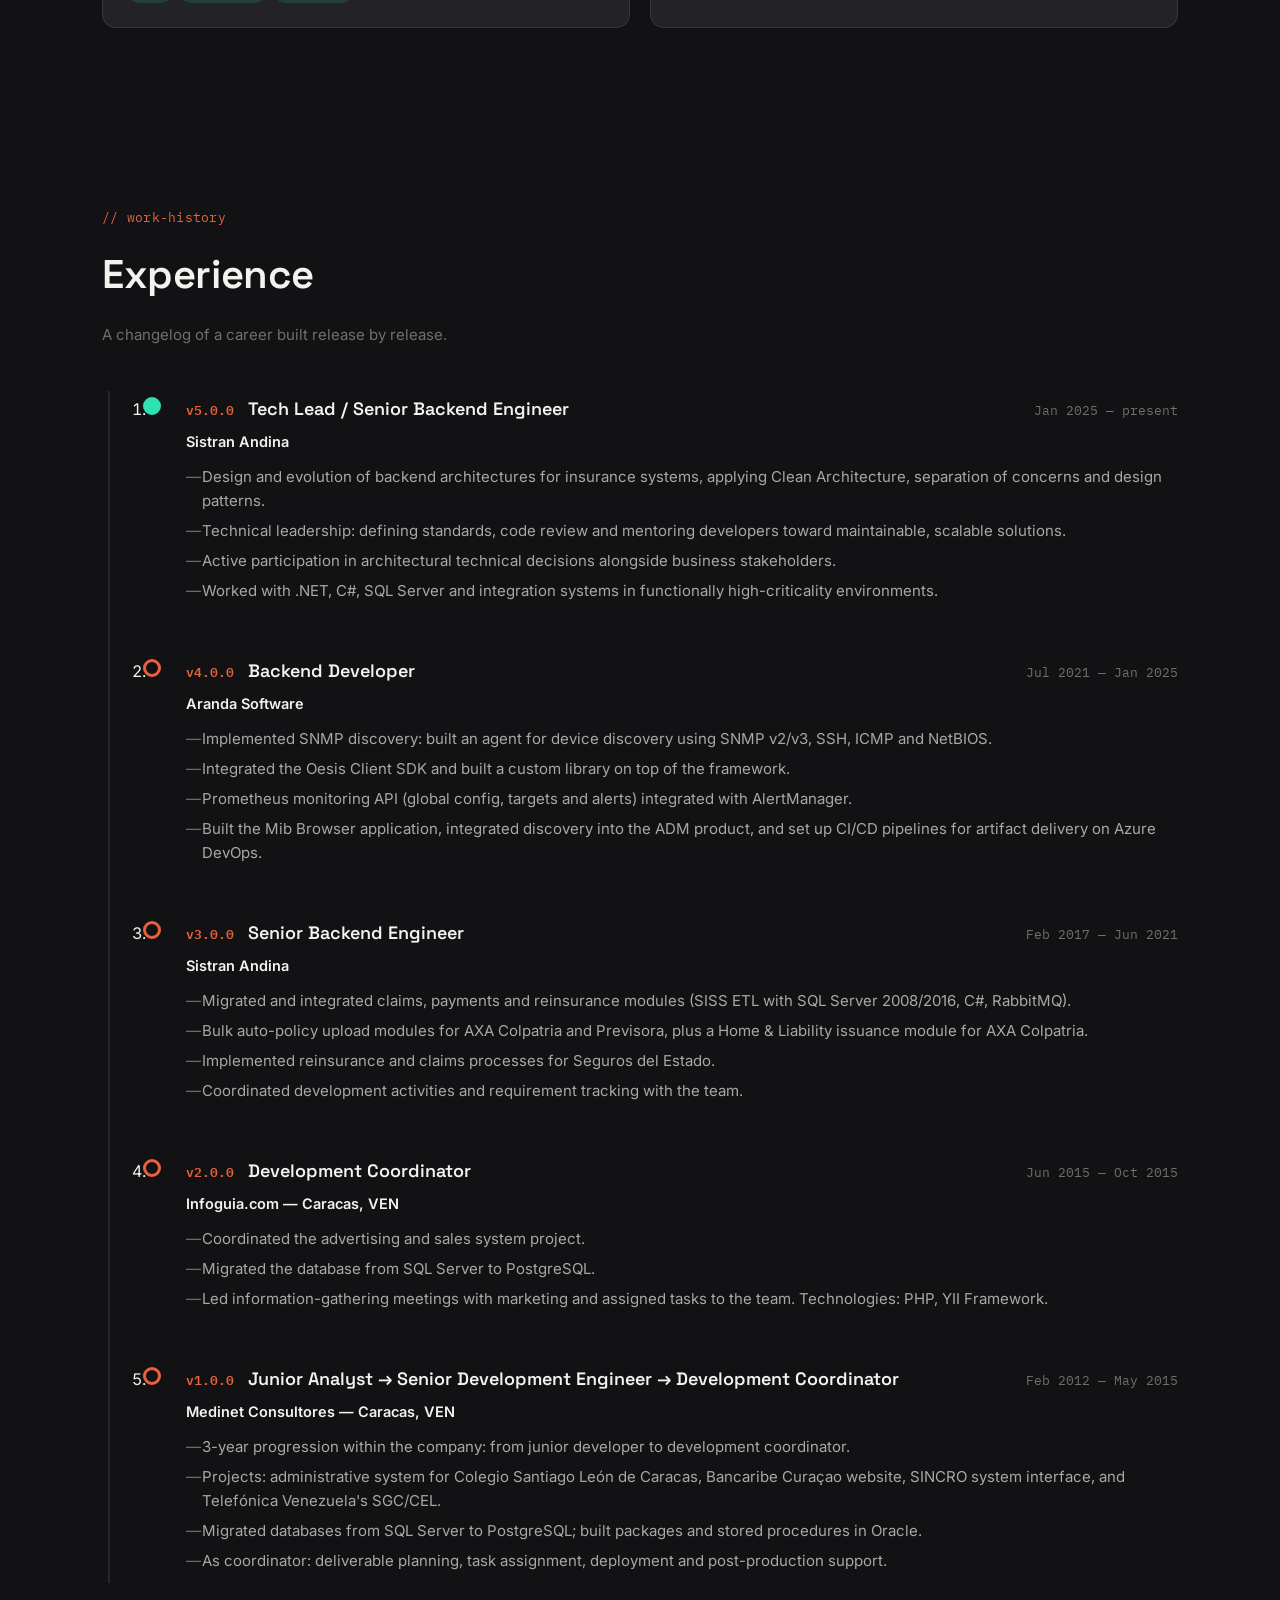
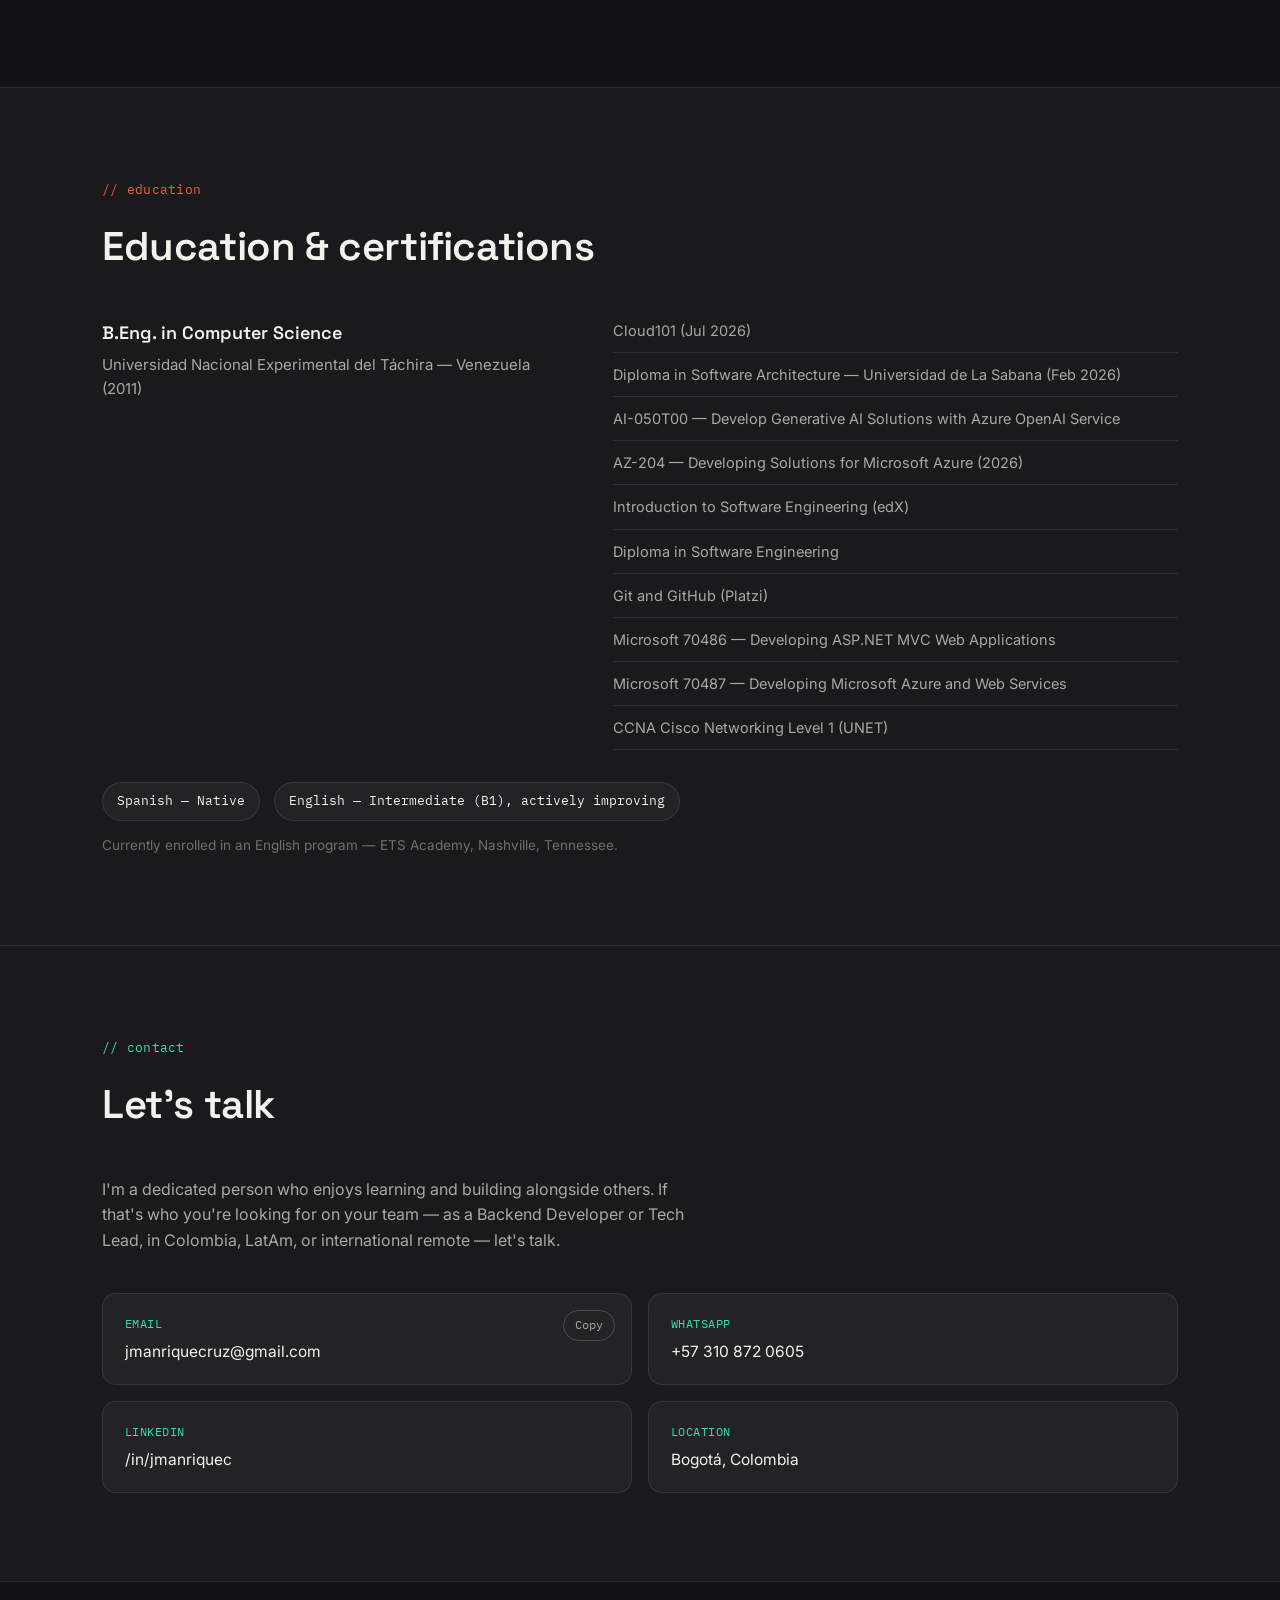
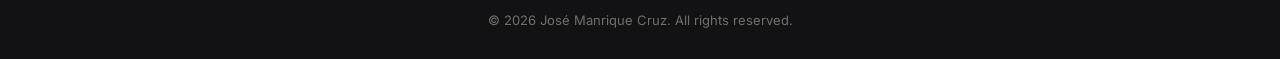
==== commit 2393636d: "Fix: Update experience information" ====
--- a/index.html
+++ b/index.html
@@ -59,7 +59,7 @@
         <p class="hero__meta">
           <span data-i18n="hero.location">Bogotá, Colombia</span>
           <span class="hero__meta-sep">·</span>
-          <span data-i18n="hero.exp">10+ años de experiencia</span>
+          <span data-i18n="hero.exp">14 años de experiencia</span>
           <span class="hero__meta-sep">·</span>
           <span data-i18n="hero.remote">Abierto a remoto internacional</span>
         </p>
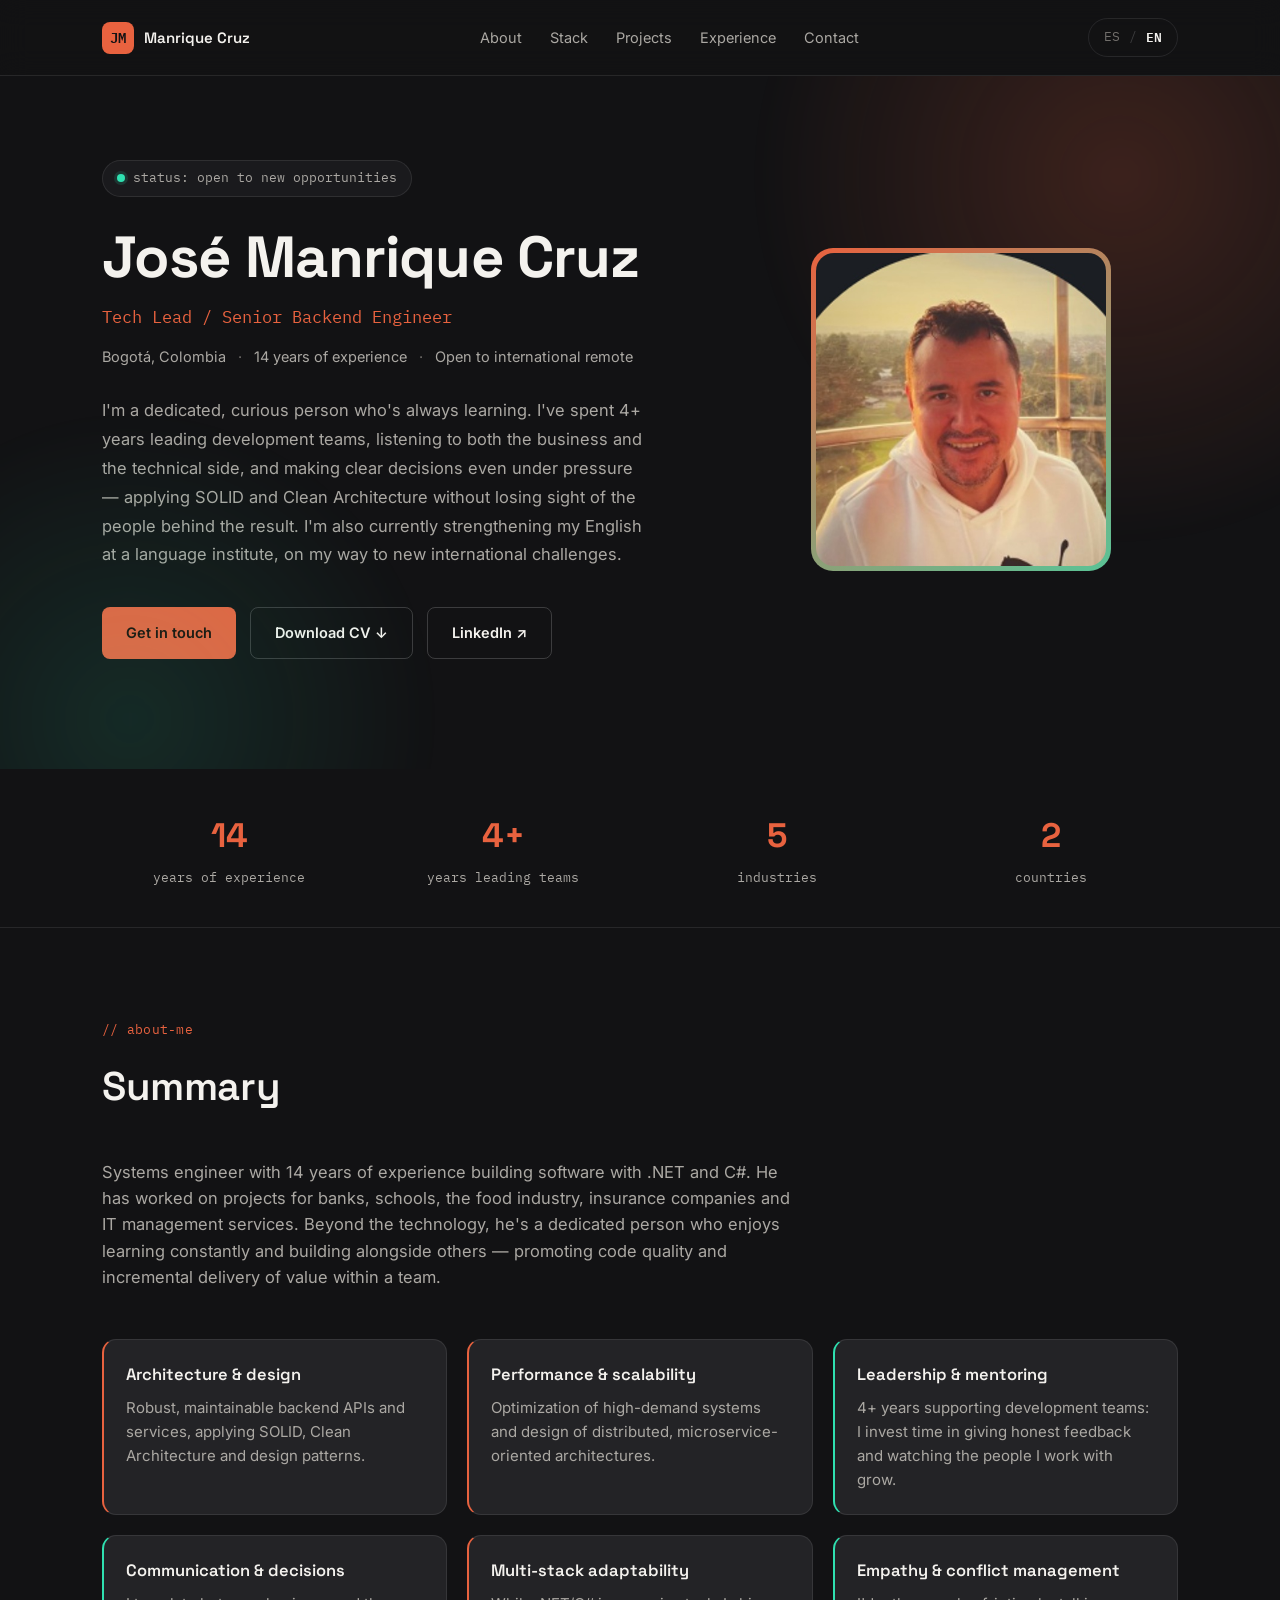
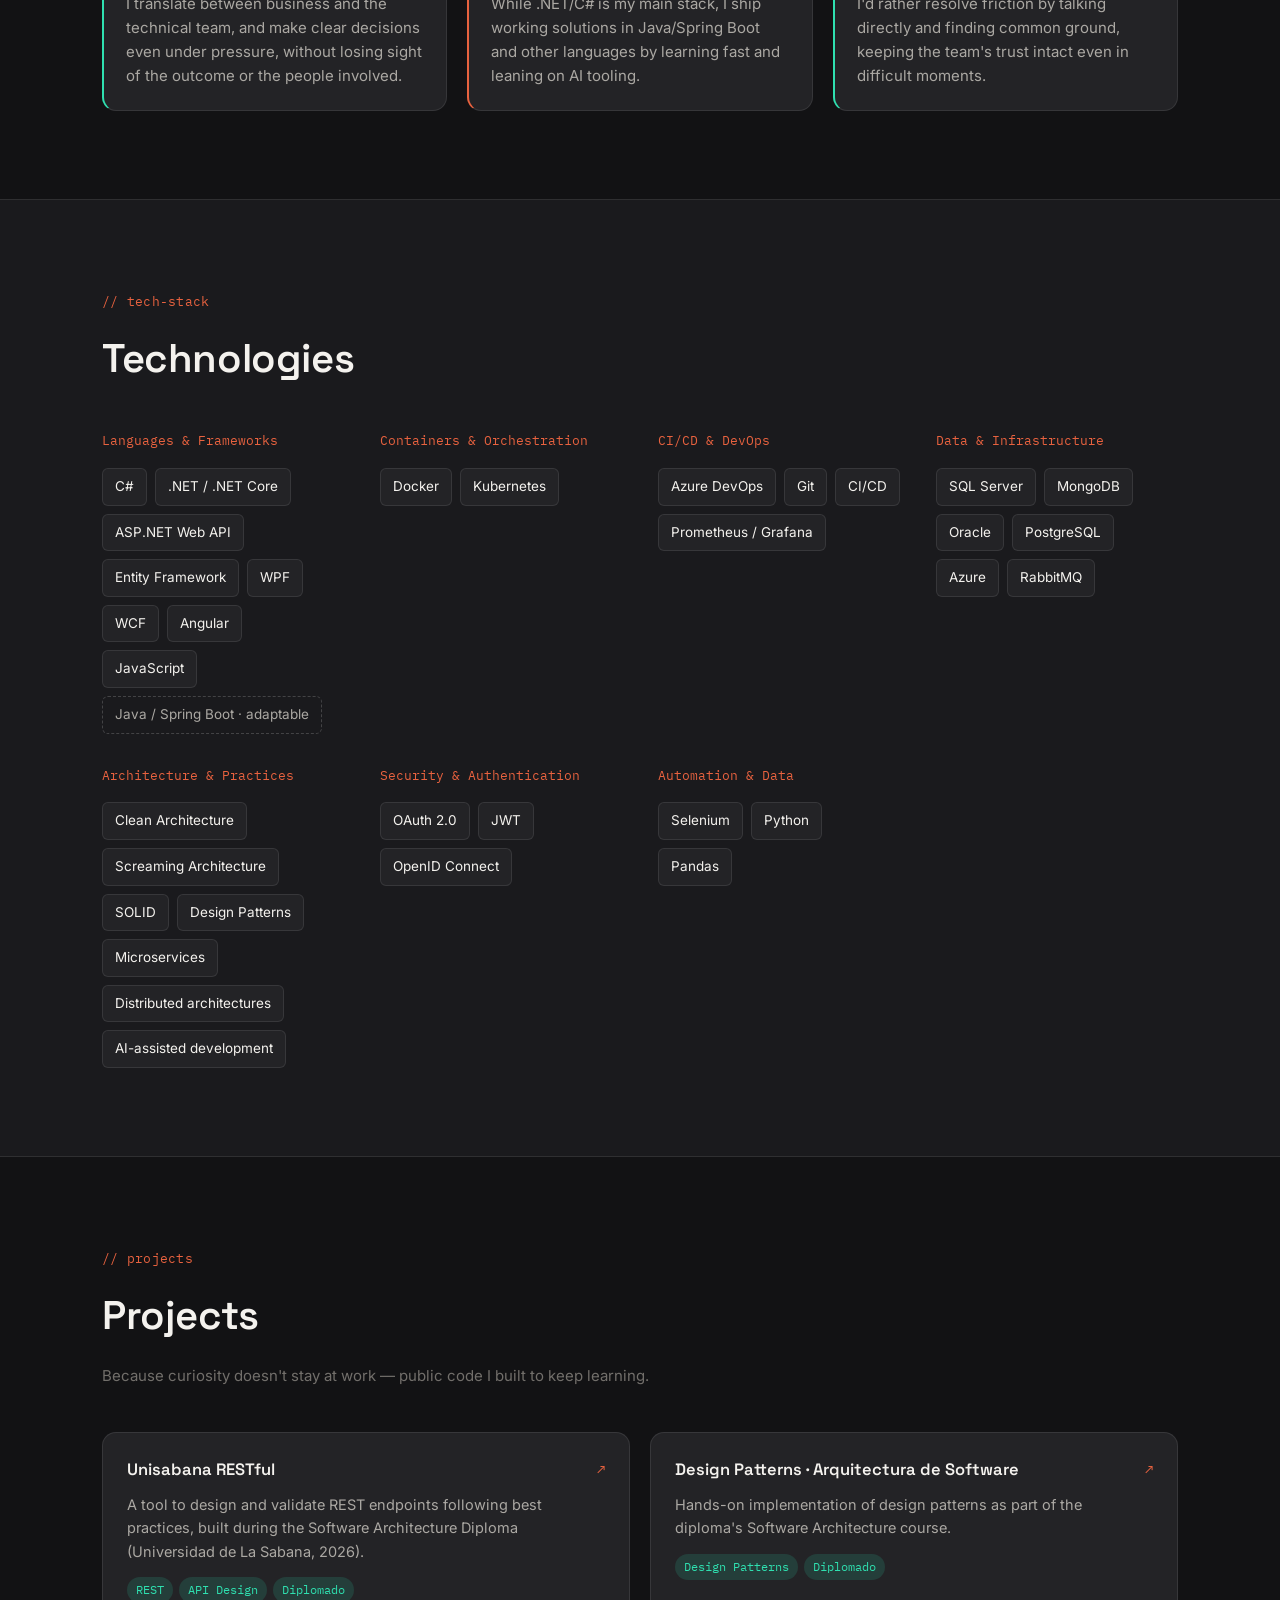
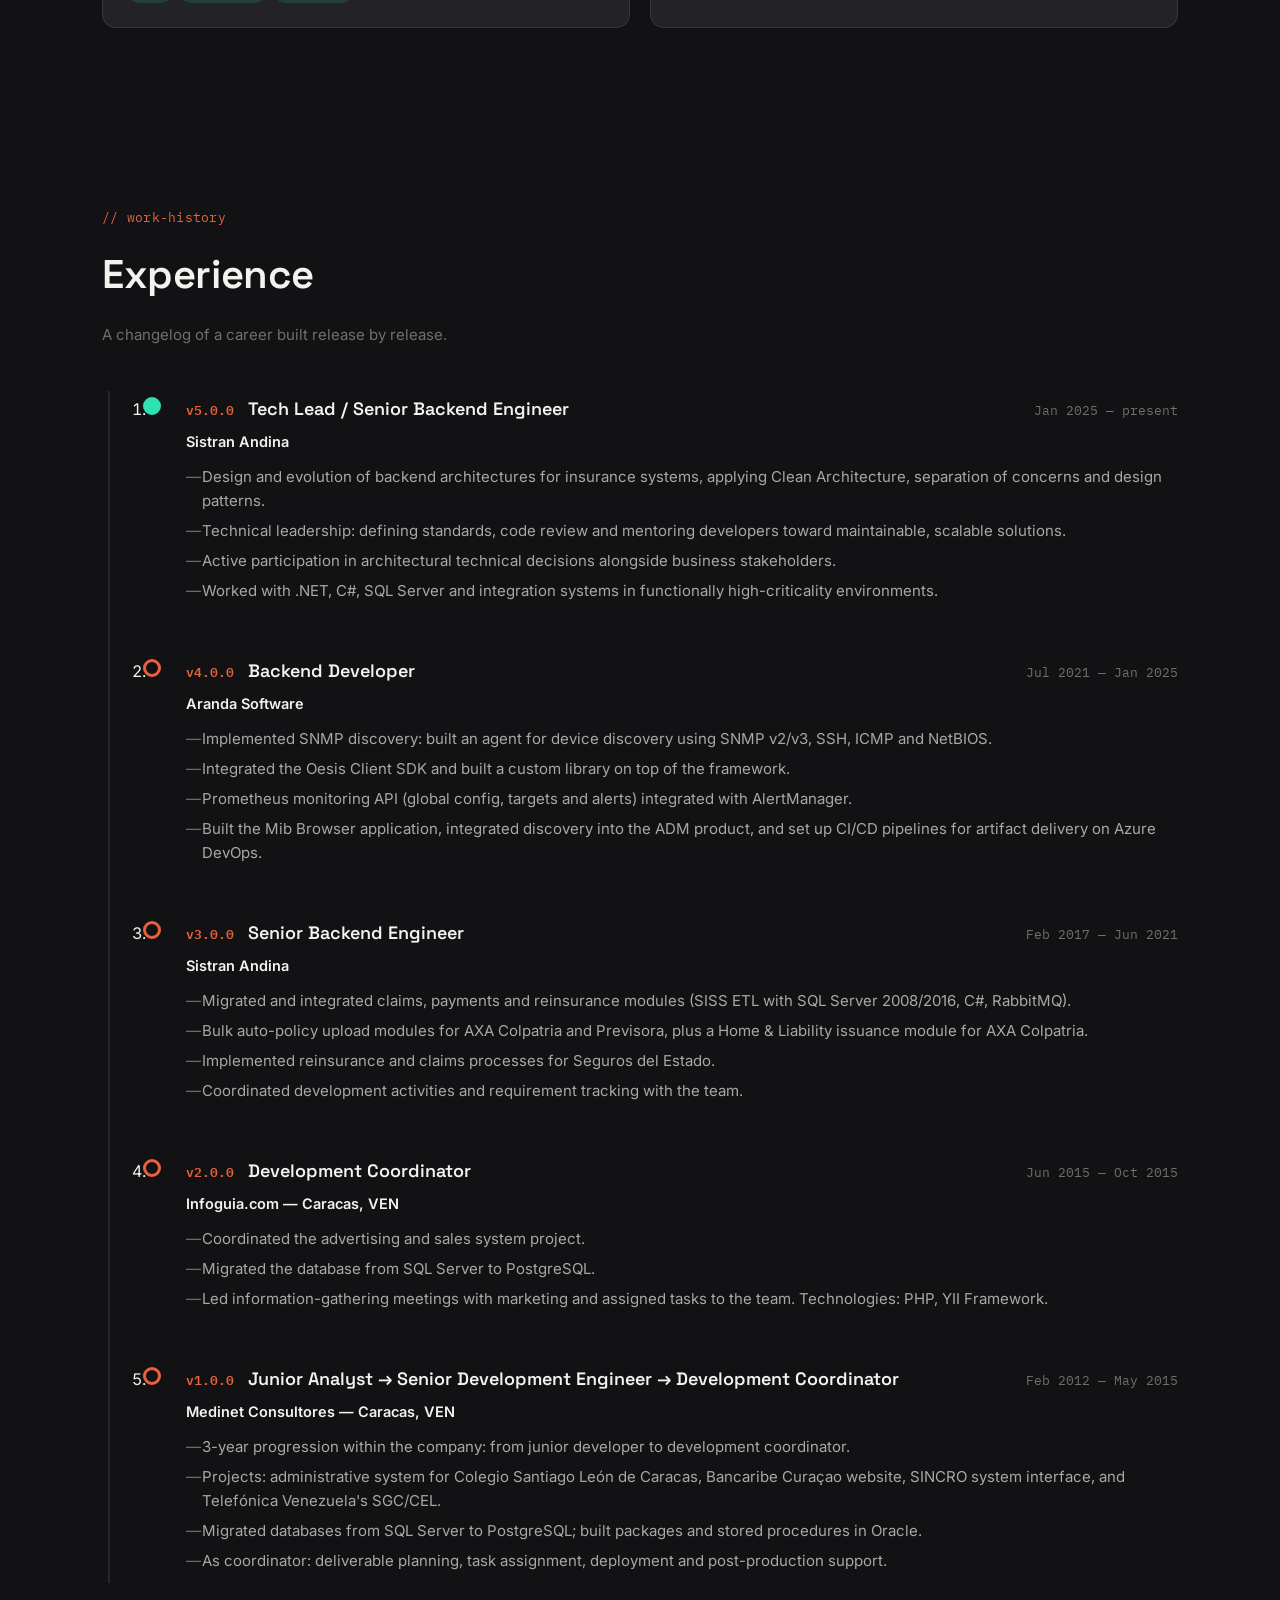
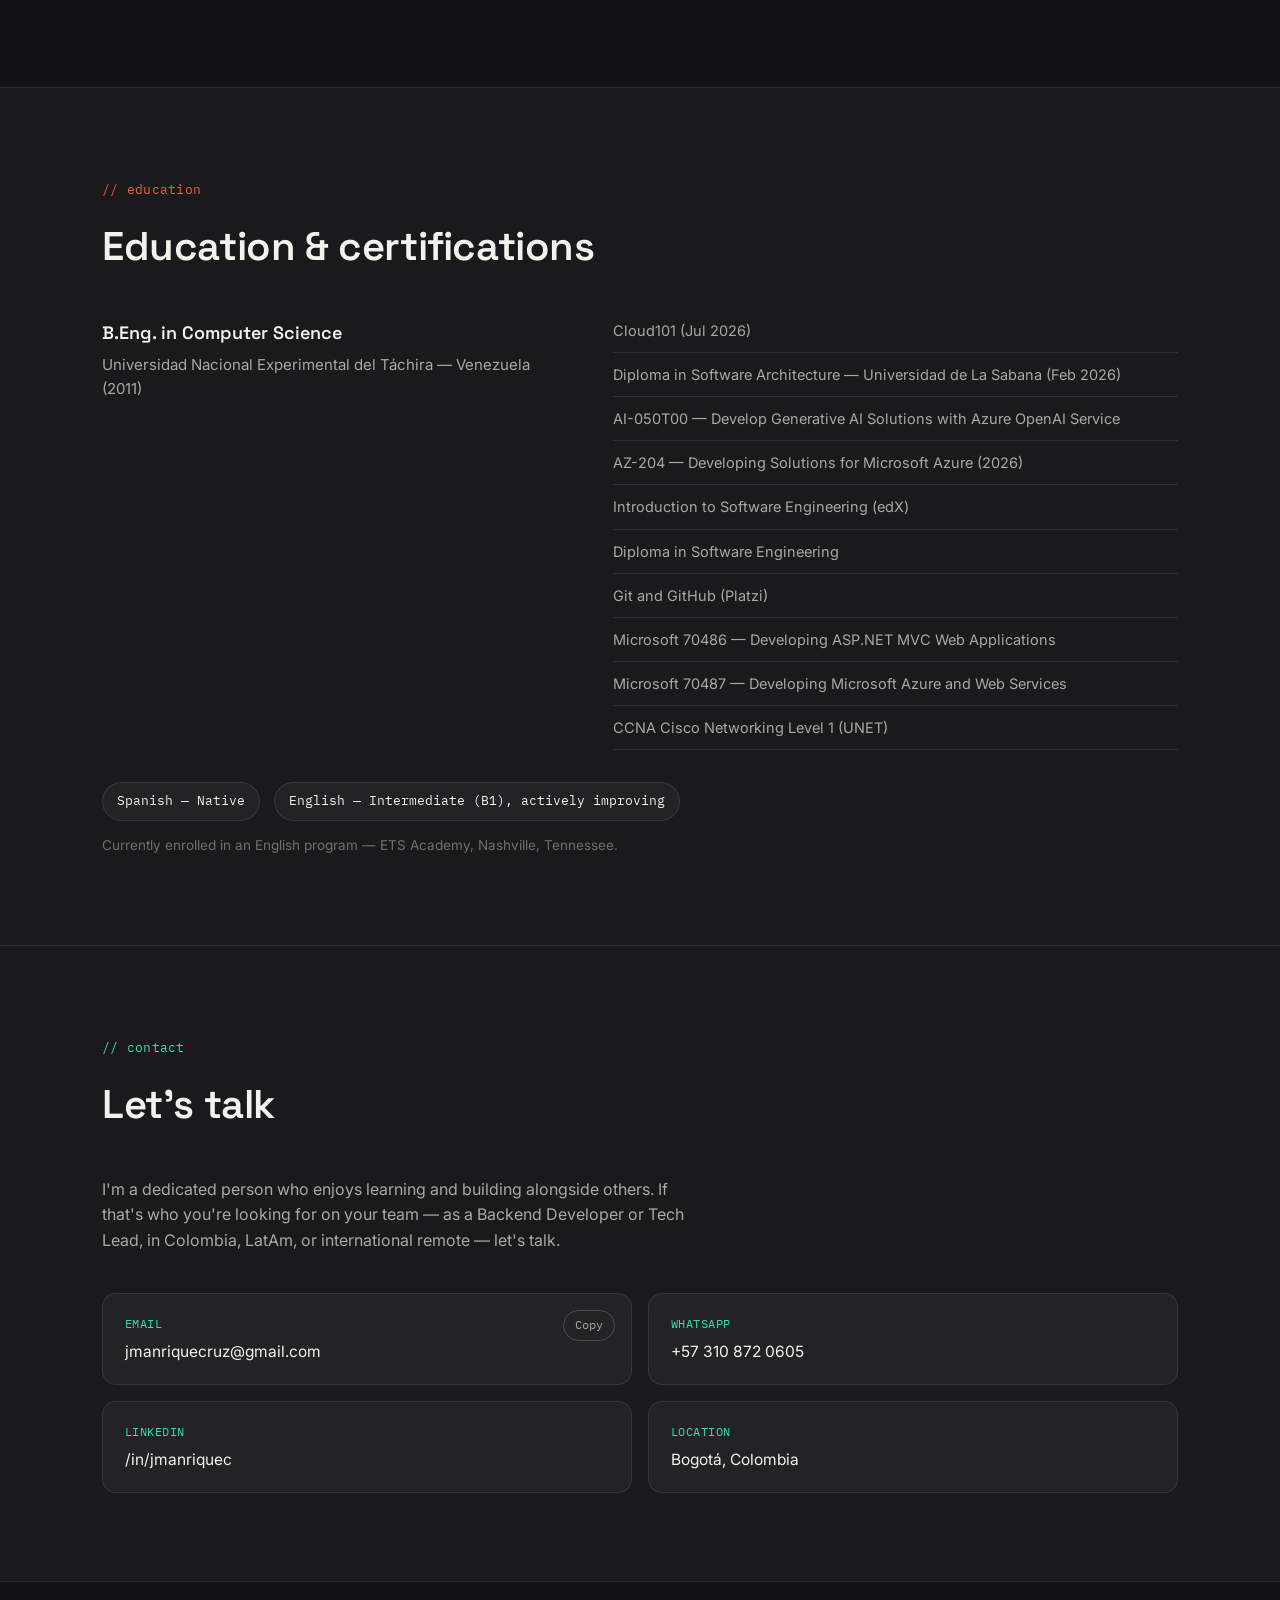
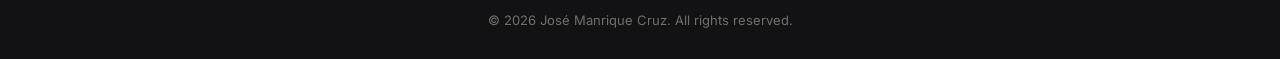
==== commit b21f74c8: "Fix: Update value experience" ====
--- a/index.html
+++ b/index.html
@@ -91,7 +91,7 @@
   <section class="stats">
     <div class="section__inner stats__inner">
       <div class="stat">
-        <span class="stat__value">10+</span>
+        <span class="stat__value">14</span>
         <span class="stat__label" data-i18n="stats.years">años de experiencia</span>
       </div>
       <div class="stat">
